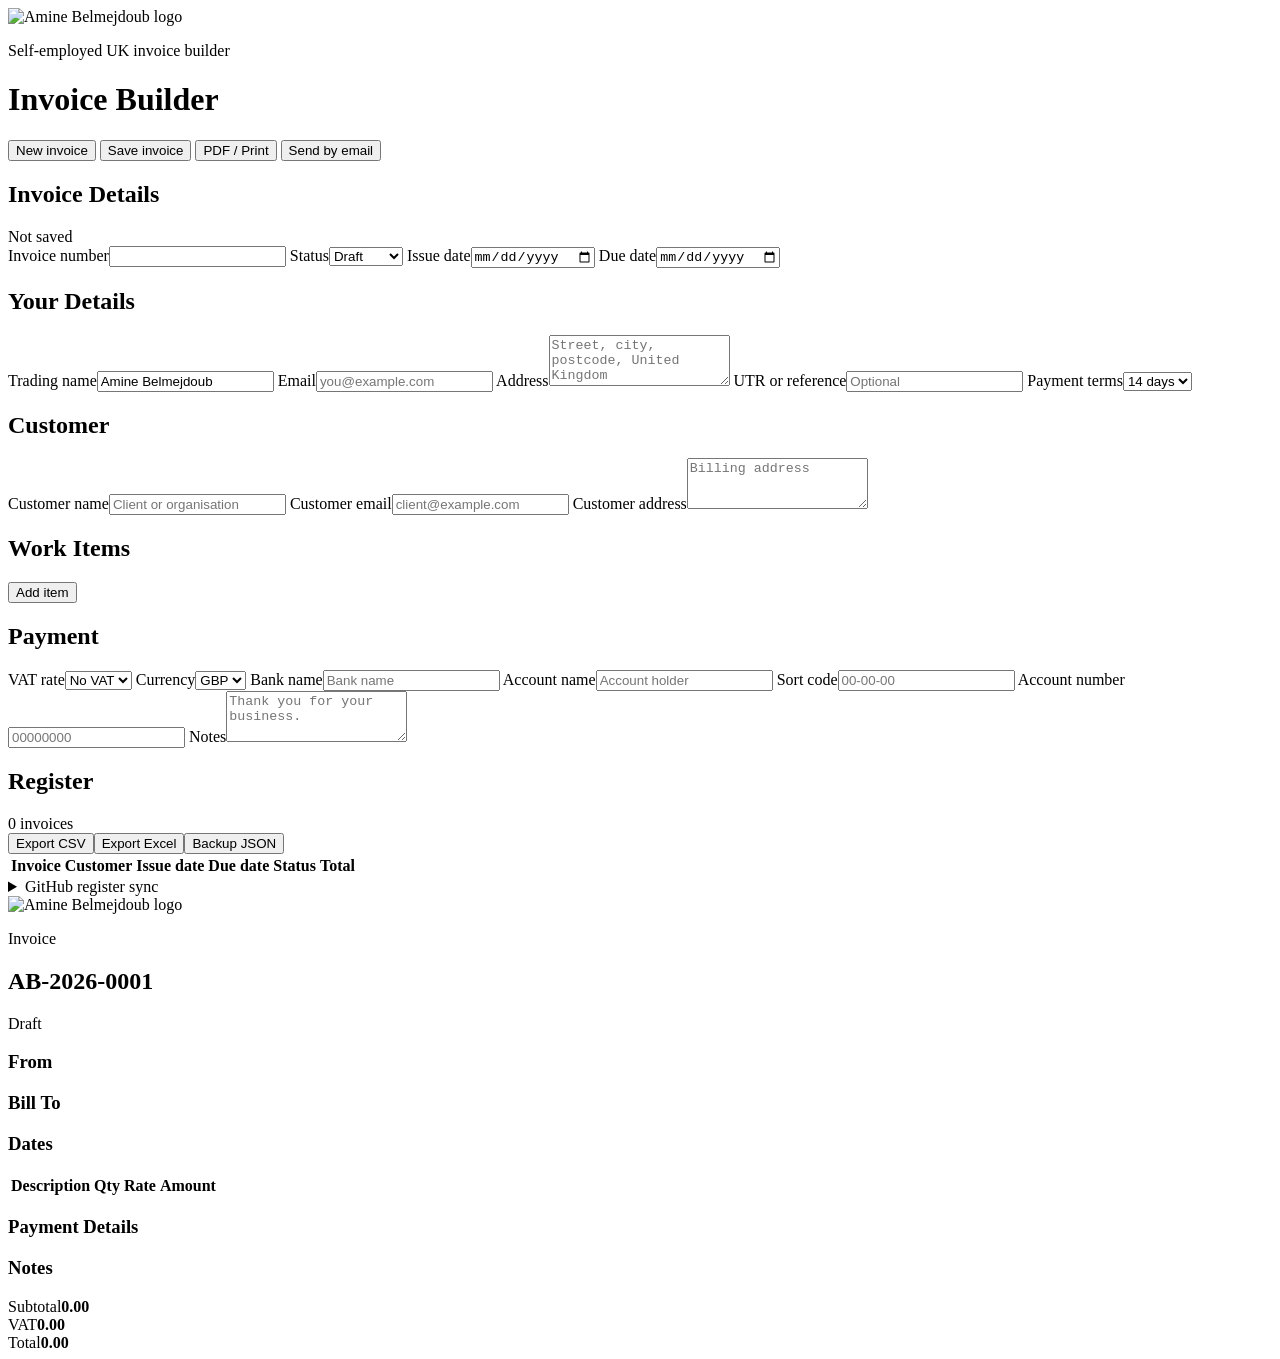
==== invoice-builder/index.html @ d013d72f "Add hosted invoice builder page" ====
<!doctype html>
<html lang="en-GB">
  <head>
    <meta charset="utf-8">
    <meta name="viewport" content="width=device-width, initial-scale=1">
    <title>Invoice Builder | Amine Belmejdoub</title>
    <link rel="stylesheet" href="styles.css">
  </head>
  <body>
    <header class="app-header">
      <div class="brand">
        <img src="assets/logo.png" alt="Amine Belmejdoub logo">
        <div>
          <p class="eyebrow">Self-employed UK invoice builder</p>
          <h1>Invoice Builder</h1>
        </div>
      </div>
      <div class="header-actions">
        <button class="ghost" type="button" id="newInvoiceBtn">New invoice</button>
        <button type="button" id="saveInvoiceBtn">Save invoice</button>
        <button type="button" id="printBtn">PDF / Print</button>
        <button class="accent" type="button" id="emailBtn">Send by email</button>
      </div>
    </header>

    <main class="workspace">
      <section class="editor" aria-label="Invoice form">
        <div class="panel compact">
          <div class="panel-title">
            <h2>Invoice Details</h2>
            <span id="saveState">Not saved</span>
          </div>
          <div class="grid two">
            <label>Invoice number<input id="invoiceNumber" type="text" readonly></label>
            <label>Status<select id="invoiceStatus"><option>Draft</option><option>Sent</option><option>Paid</option><option>Overdue</option></select></label>
            <label>Issue date<input id="issueDate" type="date"></label>
            <label>Due date<input id="dueDate" type="date"></label>
          </div>
        </div>

        <div class="panel">
          <h2>Your Details</h2>
          <div class="grid two">
            <label>Trading name<input id="sellerName" type="text" value="Amine Belmejdoub"></label>
            <label>Email<input id="sellerEmail" type="email" placeholder="you@example.com"></label>
            <label class="wide">Address<textarea id="sellerAddress" rows="3" placeholder="Street, city, postcode, United Kingdom"></textarea></label>
            <label>UTR or reference<input id="sellerTaxRef" type="text" placeholder="Optional"></label>
            <label>Payment terms<select id="paymentTerms"><option value="7">7 days</option><option value="14" selected>14 days</option><option value="30">30 days</option><option value="45">45 days</option></select></label>
          </div>
        </div>

        <div class="panel">
          <h2>Customer</h2>
          <div class="grid two">
            <label>Customer name<input id="customerName" type="text" placeholder="Client or organisation"></label>
            <label>Customer email<input id="customerEmail" type="email" placeholder="client@example.com"></label>
            <label class="wide">Customer address<textarea id="customerAddress" rows="3" placeholder="Billing address"></textarea></label>
          </div>
        </div>

        <div class="panel">
          <div class="panel-title"><h2>Work Items</h2><button class="ghost" type="button" id="addLineBtn">Add item</button></div>
          <div class="line-editor" id="lineEditor"></div>
        </div>

        <div class="panel">
          <h2>Payment</h2>
          <div class="grid two">
            <label>VAT rate<select id="vatRate"><option value="0" selected>No VAT</option><option value="0.05">5%</option><option value="0.20">20%</option></select></label>
            <label>Currency<select id="currency"><option value="GBP" selected>GBP</option><option value="EUR">EUR</option><option value="USD">USD</option></select></label>
            <label>Bank name<input id="bankName" type="text" placeholder="Bank name"></label>
            <label>Account name<input id="accountName" type="text" placeholder="Account holder"></label>
            <label>Sort code<input id="sortCode" type="text" placeholder="00-00-00"></label>
            <label>Account number<input id="accountNumber" type="text" placeholder="00000000"></label>
            <label class="wide">Notes<textarea id="notes" rows="3" placeholder="Thank you for your business."></textarea></label>
          </div>
        </div>

        <div class="panel">
          <div class="panel-title"><h2>Register</h2><span id="registerCount">0 invoices</span></div>
          <div class="register-actions"><button class="ghost" type="button" id="exportCsvBtn">Export CSV</button><button class="ghost" type="button" id="exportExcelBtn">Export Excel</button><button class="ghost" type="button" id="downloadJsonBtn">Backup JSON</button></div>
          <div class="table-wrap"><table id="registerTable"><thead><tr><th>Invoice</th><th>Customer</th><th>Issue date</th><th>Due date</th><th>Status</th><th>Total</th></tr></thead><tbody></tbody></table></div>
        </div>

        <details class="panel sync-panel">
          <summary>GitHub register sync</summary>
          <div class="grid two sync-grid">
            <label>Repository<input id="githubRepo" type="text" value="Europolytech/assets"></label>
            <label>Branch<input id="githubBranch" type="text" value="main"></label>
            <label>Register path<input id="githubPath" type="text" value="invoice-builder/invoice-register.csv"></label>
            <label>GitHub token<input id="githubToken" type="password" placeholder="Fine-grained token"></label>
          </div>
          <button type="button" id="syncGithubBtn">Sync CSV to GitHub</button>
          <p id="syncStatus" role="status"></p>
        </details>
      </section>

      <aside class="preview-shell" aria-label="Invoice preview">
        <article class="invoice" id="invoicePreview">
          <section class="invoice-head"><img src="assets/logo.png" alt="Amine Belmejdoub logo"><div><p>Invoice</p><h2 id="previewNumber">AB-2026-0001</h2><span id="previewStatus">Draft</span></div></section>
          <section class="invoice-meta"><div><h3>From</h3><p id="previewSeller"></p></div><div><h3>Bill To</h3><p id="previewCustomer"></p></div><div><h3>Dates</h3><p id="previewDates"></p></div></section>
          <table class="invoice-lines"><thead><tr><th>Description</th><th>Qty</th><th>Rate</th><th>Amount</th></tr></thead><tbody id="previewLines"></tbody></table>
          <section class="invoice-bottom"><div><h3>Payment Details</h3><p id="previewPayment"></p><h3>Notes</h3><p id="previewNotes"></p></div><div class="totals"><div><span>Subtotal</span><strong id="subtotal">0.00</strong></div><div><span>VAT</span><strong id="vatTotal">0.00</strong></div><div class="grand"><span>Total</span><strong id="grandTotal">0.00</strong></div></div></section>
        </article>
      </aside>
    </main>

    <script src="script.js"></script>
  </body>
</html>
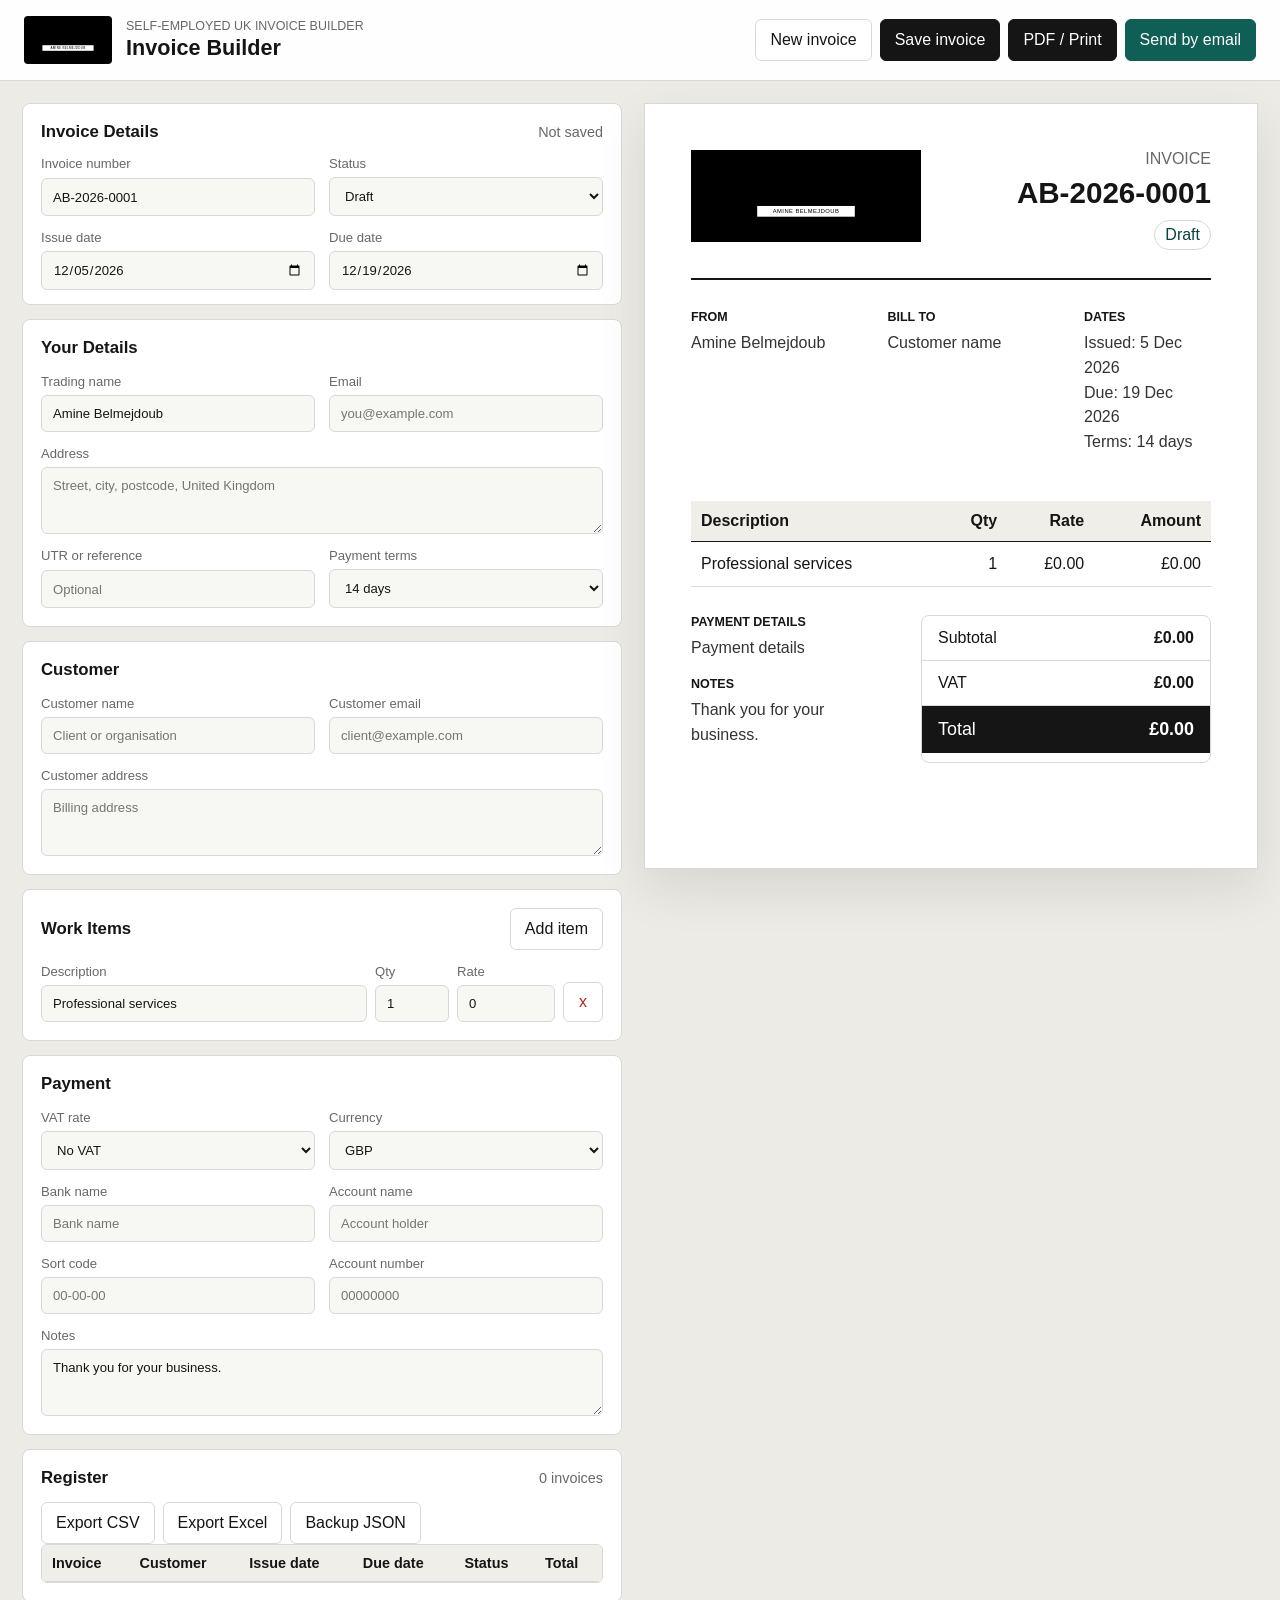
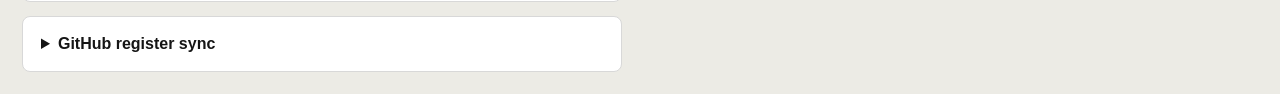
==== commit 5fd48d40: "Use hosted SVG invoice logo" ====
--- a/invoice-builder/index.html
+++ b/invoice-builder/index.html
@@ -8,103 +8,21 @@
   </head>
   <body>
     <header class="app-header">
-      <div class="brand">
-        <img src="assets/logo.png" alt="Amine Belmejdoub logo">
-        <div>
-          <p class="eyebrow">Self-employed UK invoice builder</p>
-          <h1>Invoice Builder</h1>
-        </div>
-      </div>
-      <div class="header-actions">
-        <button class="ghost" type="button" id="newInvoiceBtn">New invoice</button>
-        <button type="button" id="saveInvoiceBtn">Save invoice</button>
-        <button type="button" id="printBtn">PDF / Print</button>
-        <button class="accent" type="button" id="emailBtn">Send by email</button>
-      </div>
+      <div class="brand"><img src="assets/logo.svg" alt="Amine Belmejdoub logo"><div><p class="eyebrow">Self-employed UK invoice builder</p><h1>Invoice Builder</h1></div></div>
+      <div class="header-actions"><button class="ghost" type="button" id="newInvoiceBtn">New invoice</button><button type="button" id="saveInvoiceBtn">Save invoice</button><button type="button" id="printBtn">PDF / Print</button><button class="accent" type="button" id="emailBtn">Send by email</button></div>
     </header>
-
     <main class="workspace">
       <section class="editor" aria-label="Invoice form">
-        <div class="panel compact">
-          <div class="panel-title">
-            <h2>Invoice Details</h2>
-            <span id="saveState">Not saved</span>
-          </div>
-          <div class="grid two">
-            <label>Invoice number<input id="invoiceNumber" type="text" readonly></label>
-            <label>Status<select id="invoiceStatus"><option>Draft</option><option>Sent</option><option>Paid</option><option>Overdue</option></select></label>
-            <label>Issue date<input id="issueDate" type="date"></label>
-            <label>Due date<input id="dueDate" type="date"></label>
-          </div>
-        </div>
-
-        <div class="panel">
-          <h2>Your Details</h2>
-          <div class="grid two">
-            <label>Trading name<input id="sellerName" type="text" value="Amine Belmejdoub"></label>
-            <label>Email<input id="sellerEmail" type="email" placeholder="you@example.com"></label>
-            <label class="wide">Address<textarea id="sellerAddress" rows="3" placeholder="Street, city, postcode, United Kingdom"></textarea></label>
-            <label>UTR or reference<input id="sellerTaxRef" type="text" placeholder="Optional"></label>
-            <label>Payment terms<select id="paymentTerms"><option value="7">7 days</option><option value="14" selected>14 days</option><option value="30">30 days</option><option value="45">45 days</option></select></label>
-          </div>
-        </div>
-
-        <div class="panel">
-          <h2>Customer</h2>
-          <div class="grid two">
-            <label>Customer name<input id="customerName" type="text" placeholder="Client or organisation"></label>
-            <label>Customer email<input id="customerEmail" type="email" placeholder="client@example.com"></label>
-            <label class="wide">Customer address<textarea id="customerAddress" rows="3" placeholder="Billing address"></textarea></label>
-          </div>
-        </div>
-
-        <div class="panel">
-          <div class="panel-title"><h2>Work Items</h2><button class="ghost" type="button" id="addLineBtn">Add item</button></div>
-          <div class="line-editor" id="lineEditor"></div>
-        </div>
-
-        <div class="panel">
-          <h2>Payment</h2>
-          <div class="grid two">
-            <label>VAT rate<select id="vatRate"><option value="0" selected>No VAT</option><option value="0.05">5%</option><option value="0.20">20%</option></select></label>
-            <label>Currency<select id="currency"><option value="GBP" selected>GBP</option><option value="EUR">EUR</option><option value="USD">USD</option></select></label>
-            <label>Bank name<input id="bankName" type="text" placeholder="Bank name"></label>
-            <label>Account name<input id="accountName" type="text" placeholder="Account holder"></label>
-            <label>Sort code<input id="sortCode" type="text" placeholder="00-00-00"></label>
-            <label>Account number<input id="accountNumber" type="text" placeholder="00000000"></label>
-            <label class="wide">Notes<textarea id="notes" rows="3" placeholder="Thank you for your business."></textarea></label>
-          </div>
-        </div>
-
-        <div class="panel">
-          <div class="panel-title"><h2>Register</h2><span id="registerCount">0 invoices</span></div>
-          <div class="register-actions"><button class="ghost" type="button" id="exportCsvBtn">Export CSV</button><button class="ghost" type="button" id="exportExcelBtn">Export Excel</button><button class="ghost" type="button" id="downloadJsonBtn">Backup JSON</button></div>
-          <div class="table-wrap"><table id="registerTable"><thead><tr><th>Invoice</th><th>Customer</th><th>Issue date</th><th>Due date</th><th>Status</th><th>Total</th></tr></thead><tbody></tbody></table></div>
-        </div>
-
-        <details class="panel sync-panel">
-          <summary>GitHub register sync</summary>
-          <div class="grid two sync-grid">
-            <label>Repository<input id="githubRepo" type="text" value="Europolytech/assets"></label>
-            <label>Branch<input id="githubBranch" type="text" value="main"></label>
-            <label>Register path<input id="githubPath" type="text" value="invoice-builder/invoice-register.csv"></label>
-            <label>GitHub token<input id="githubToken" type="password" placeholder="Fine-grained token"></label>
-          </div>
-          <button type="button" id="syncGithubBtn">Sync CSV to GitHub</button>
-          <p id="syncStatus" role="status"></p>
-        </details>
+        <div class="panel compact"><div class="panel-title"><h2>Invoice Details</h2><span id="saveState">Not saved</span></div><div class="grid two"><label>Invoice number<input id="invoiceNumber" type="text" readonly></label><label>Status<select id="invoiceStatus"><option>Draft</option><option>Sent</option><option>Paid</option><option>Overdue</option></select></label><label>Issue date<input id="issueDate" type="date"></label><label>Due date<input id="dueDate" type="date"></label></div></div>
+        <div class="panel"><h2>Your Details</h2><div class="grid two"><label>Trading name<input id="sellerName" type="text" value="Amine Belmejdoub"></label><label>Email<input id="sellerEmail" type="email" placeholder="you@example.com"></label><label class="wide">Address<textarea id="sellerAddress" rows="3" placeholder="Street, city, postcode, United Kingdom"></textarea></label><label>UTR or reference<input id="sellerTaxRef" type="text" placeholder="Optional"></label><label>Payment terms<select id="paymentTerms"><option value="7">7 days</option><option value="14" selected>14 days</option><option value="30">30 days</option><option value="45">45 days</option></select></label></div></div>
+        <div class="panel"><h2>Customer</h2><div class="grid two"><label>Customer name<input id="customerName" type="text" placeholder="Client or organisation"></label><label>Customer email<input id="customerEmail" type="email" placeholder="client@example.com"></label><label class="wide">Customer address<textarea id="customerAddress" rows="3" placeholder="Billing address"></textarea></label></div></div>
+        <div class="panel"><div class="panel-title"><h2>Work Items</h2><button class="ghost" type="button" id="addLineBtn">Add item</button></div><div class="line-editor" id="lineEditor"></div></div>
+        <div class="panel"><h2>Payment</h2><div class="grid two"><label>VAT rate<select id="vatRate"><option value="0" selected>No VAT</option><option value="0.05">5%</option><option value="0.20">20%</option></select></label><label>Currency<select id="currency"><option value="GBP" selected>GBP</option><option value="EUR">EUR</option><option value="USD">USD</option></select></label><label>Bank name<input id="bankName" type="text" placeholder="Bank name"></label><label>Account name<input id="accountName" type="text" placeholder="Account holder"></label><label>Sort code<input id="sortCode" type="text" placeholder="00-00-00"></label><label>Account number<input id="accountNumber" type="text" placeholder="00000000"></label><label class="wide">Notes<textarea id="notes" rows="3" placeholder="Thank you for your business."></textarea></label></div></div>
+        <div class="panel"><div class="panel-title"><h2>Register</h2><span id="registerCount">0 invoices</span></div><div class="register-actions"><button class="ghost" type="button" id="exportCsvBtn">Export CSV</button><button class="ghost" type="button" id="exportExcelBtn">Export Excel</button><button class="ghost" type="button" id="downloadJsonBtn">Backup JSON</button></div><div class="table-wrap"><table id="registerTable"><thead><tr><th>Invoice</th><th>Customer</th><th>Issue date</th><th>Due date</th><th>Status</th><th>Total</th></tr></thead><tbody></tbody></table></div></div>
+        <details class="panel sync-panel"><summary>GitHub register sync</summary><div class="grid two sync-grid"><label>Repository<input id="githubRepo" type="text" value="Europolytech/assets"></label><label>Branch<input id="githubBranch" type="text" value="main"></label><label>Register path<input id="githubPath" type="text" value="invoice-builder/invoice-register.csv"></label><label>GitHub token<input id="githubToken" type="password" placeholder="Fine-grained token"></label></div><button type="button" id="syncGithubBtn">Sync CSV to GitHub</button><p id="syncStatus" role="status"></p></details>
       </section>
-
-      <aside class="preview-shell" aria-label="Invoice preview">
-        <article class="invoice" id="invoicePreview">
-          <section class="invoice-head"><img src="assets/logo.png" alt="Amine Belmejdoub logo"><div><p>Invoice</p><h2 id="previewNumber">AB-2026-0001</h2><span id="previewStatus">Draft</span></div></section>
-          <section class="invoice-meta"><div><h3>From</h3><p id="previewSeller"></p></div><div><h3>Bill To</h3><p id="previewCustomer"></p></div><div><h3>Dates</h3><p id="previewDates"></p></div></section>
-          <table class="invoice-lines"><thead><tr><th>Description</th><th>Qty</th><th>Rate</th><th>Amount</th></tr></thead><tbody id="previewLines"></tbody></table>
-          <section class="invoice-bottom"><div><h3>Payment Details</h3><p id="previewPayment"></p><h3>Notes</h3><p id="previewNotes"></p></div><div class="totals"><div><span>Subtotal</span><strong id="subtotal">0.00</strong></div><div><span>VAT</span><strong id="vatTotal">0.00</strong></div><div class="grand"><span>Total</span><strong id="grandTotal">0.00</strong></div></div></section>
-        </article>
-      </aside>
+      <aside class="preview-shell" aria-label="Invoice preview"><article class="invoice" id="invoicePreview"><section class="invoice-head"><img src="assets/logo.svg" alt="Amine Belmejdoub logo"><div><p>Invoice</p><h2 id="previewNumber">AB-2026-0001</h2><span id="previewStatus">Draft</span></div></section><section class="invoice-meta"><div><h3>From</h3><p id="previewSeller"></p></div><div><h3>Bill To</h3><p id="previewCustomer"></p></div><div><h3>Dates</h3><p id="previewDates"></p></div></section><table class="invoice-lines"><thead><tr><th>Description</th><th>Qty</th><th>Rate</th><th>Amount</th></tr></thead><tbody id="previewLines"></tbody></table><section class="invoice-bottom"><div><h3>Payment Details</h3><p id="previewPayment"></p><h3>Notes</h3><p id="previewNotes"></p></div><div class="totals"><div><span>Subtotal</span><strong id="subtotal">0.00</strong></div><div><span>VAT</span><strong id="vatTotal">0.00</strong></div><div class="grand"><span>Total</span><strong id="grandTotal">0.00</strong></div></div></section></article></aside>
     </main>
-
     <script src="script.js"></script>
   </body>
 </html>
--- a/invoice-builder/styles.css
+++ b/invoice-builder/styles.css
@@ -0,0 +1 @@
+:root{--ink:#151515;--muted:#686868;--line:#d8d8d8;--paper:#ffffff;--field:#f7f7f4;--warm:#f0eee8;--accent:#0f5f56;--accent-strong:#08443d;--danger:#b3261e}*{box-sizing:border-box}body{margin:0;color:var(--ink);background:#ecebe5;font-family:Arial,Helvetica,sans-serif}button,input,select,textarea{font:inherit}button{border:1px solid var(--ink);border-radius:6px;background:var(--ink);color:white;min-height:42px;padding:0 14px;cursor:pointer}button:hover{background:#2a2a2a}button.ghost{background:white;color:var(--ink);border-color:var(--line)}button.ghost:hover{border-color:var(--ink)}button.accent{background:var(--accent);border-color:var(--accent)}button.accent:hover{background:var(--accent-strong)}.app-header{position:sticky;top:0;z-index:5;display:flex;align-items:center;justify-content:space-between;gap:20px;padding:16px 24px;border-bottom:1px solid var(--line);background:rgba(255,255,255,.95);backdrop-filter:blur(12px)}.brand{display:flex;align-items:center;gap:14px;min-width:260px}.brand img{width:88px;height:48px;object-fit:contain;background:#000;border-radius:4px}.eyebrow{margin:0 0 2px;color:var(--muted);font-size:.78rem;text-transform:uppercase;letter-spacing:0}h1,h2,h3,p{margin-top:0}h1{margin-bottom:0;font-size:1.35rem}h2{margin-bottom:16px;font-size:1.05rem}h3{margin-bottom:7px;font-size:.78rem;text-transform:uppercase;letter-spacing:0}.header-actions,.register-actions{display:flex;align-items:center;flex-wrap:wrap;gap:8px}.workspace{display:grid;grid-template-columns:minmax(360px,600px) minmax(540px,1fr);gap:22px;max-width:1500px;margin:0 auto;padding:22px}.editor{display:grid;gap:14px;align-content:start}.panel{background:var(--paper);border:1px solid var(--line);border-radius:8px;padding:18px}.panel.compact{padding-bottom:14px}.panel-title{display:flex;align-items:center;justify-content:space-between;gap:12px;margin-bottom:14px}.panel-title h2{margin-bottom:0}.panel-title span,#syncStatus{color:var(--muted);font-size:.9rem}.grid{display:grid;gap:14px}.grid.two{grid-template-columns:repeat(2,minmax(0,1fr))}label{display:grid;gap:6px;color:var(--muted);font-size:.82rem}input,select,textarea{width:100%;border:1px solid var(--line);border-radius:6px;background:var(--field);color:var(--ink);padding:10px 11px}textarea{resize:vertical}label.wide{grid-column:1/-1}.line-editor{display:grid;gap:10px}.line-row{display:grid;grid-template-columns:minmax(150px,1fr) 74px 98px 40px;gap:8px;align-items:end}.remove-line{padding:0;min-height:40px;background:white;color:var(--danger);border-color:var(--line)}.preview-shell{position:sticky;top:94px;align-self:start}.invoice{min-height:calc(100vh - 134px);background:white;border:1px solid var(--line);box-shadow:0 20px 45px rgba(25,25,25,.10);padding:46px}.invoice-head{display:flex;justify-content:space-between;gap:30px;padding-bottom:28px;border-bottom:2px solid var(--ink)}.invoice-head img{width:230px;height:92px;object-fit:contain;background:#000}.invoice-head div{text-align:right}.invoice-head p{margin-bottom:8px;color:var(--muted);text-transform:uppercase}.invoice-head h2{margin:0 0 10px;font-size:1.85rem}.invoice-head span{display:inline-block;border:1px solid var(--line);border-radius:999px;padding:5px 10px;color:var(--accent-strong)}.invoice-meta{display:grid;grid-template-columns:1.1fr 1.1fr .8fr;gap:22px;padding:30px 0}.invoice-meta p,.invoice-bottom p{color:#333;line-height:1.55;white-space:pre-line}.invoice-lines{width:100%;border-collapse:collapse}.invoice-lines th{text-align:left;padding:11px 10px;border-bottom:1px solid var(--ink);background:var(--warm)}.invoice-lines td{padding:13px 10px;border-bottom:1px solid var(--line);vertical-align:top}.invoice-lines th:nth-child(n+2),.invoice-lines td:nth-child(n+2){text-align:right}.invoice-bottom{display:grid;grid-template-columns:1fr 290px;gap:30px;padding-top:28px}.totals{border:1px solid var(--line);border-radius:8px;overflow:hidden}.totals div{display:flex;justify-content:space-between;gap:12px;padding:13px 16px;border-bottom:1px solid var(--line)}.totals div:last-child{border-bottom:0}.totals .grand{background:var(--ink);color:white;font-size:1.12rem}.table-wrap{max-height:260px;overflow:auto;border:1px solid var(--line);border-radius:6px}#registerTable{width:100%;border-collapse:collapse;font-size:.9rem}#registerTable th,#registerTable td{padding:10px;border-bottom:1px solid var(--line);text-align:left;white-space:nowrap}#registerTable th{position:sticky;top:0;background:var(--warm)}.sync-panel summary{cursor:pointer;font-weight:700}.sync-grid{margin-top:16px;margin-bottom:14px}@media(max-width:1050px){.app-header,.workspace{display:block}.header-actions{margin-top:14px}.workspace{padding:14px}.preview-shell{position:static;margin-top:14px}}@media(max-width:650px){.grid.two,.invoice-meta,.invoice-bottom,.line-row{grid-template-columns:1fr}.invoice{padding:24px}.invoice-head{display:grid}.invoice-head div{text-align:left}.invoice-head img{width:100%}}@media print{body{background:white}.app-header,.editor{display:none}.workspace{display:block;padding:0;max-width:none}.preview-shell{position:static}.invoice{min-height:auto;border:0;box-shadow:none;padding:22mm}@page{size:A4;margin:0}}
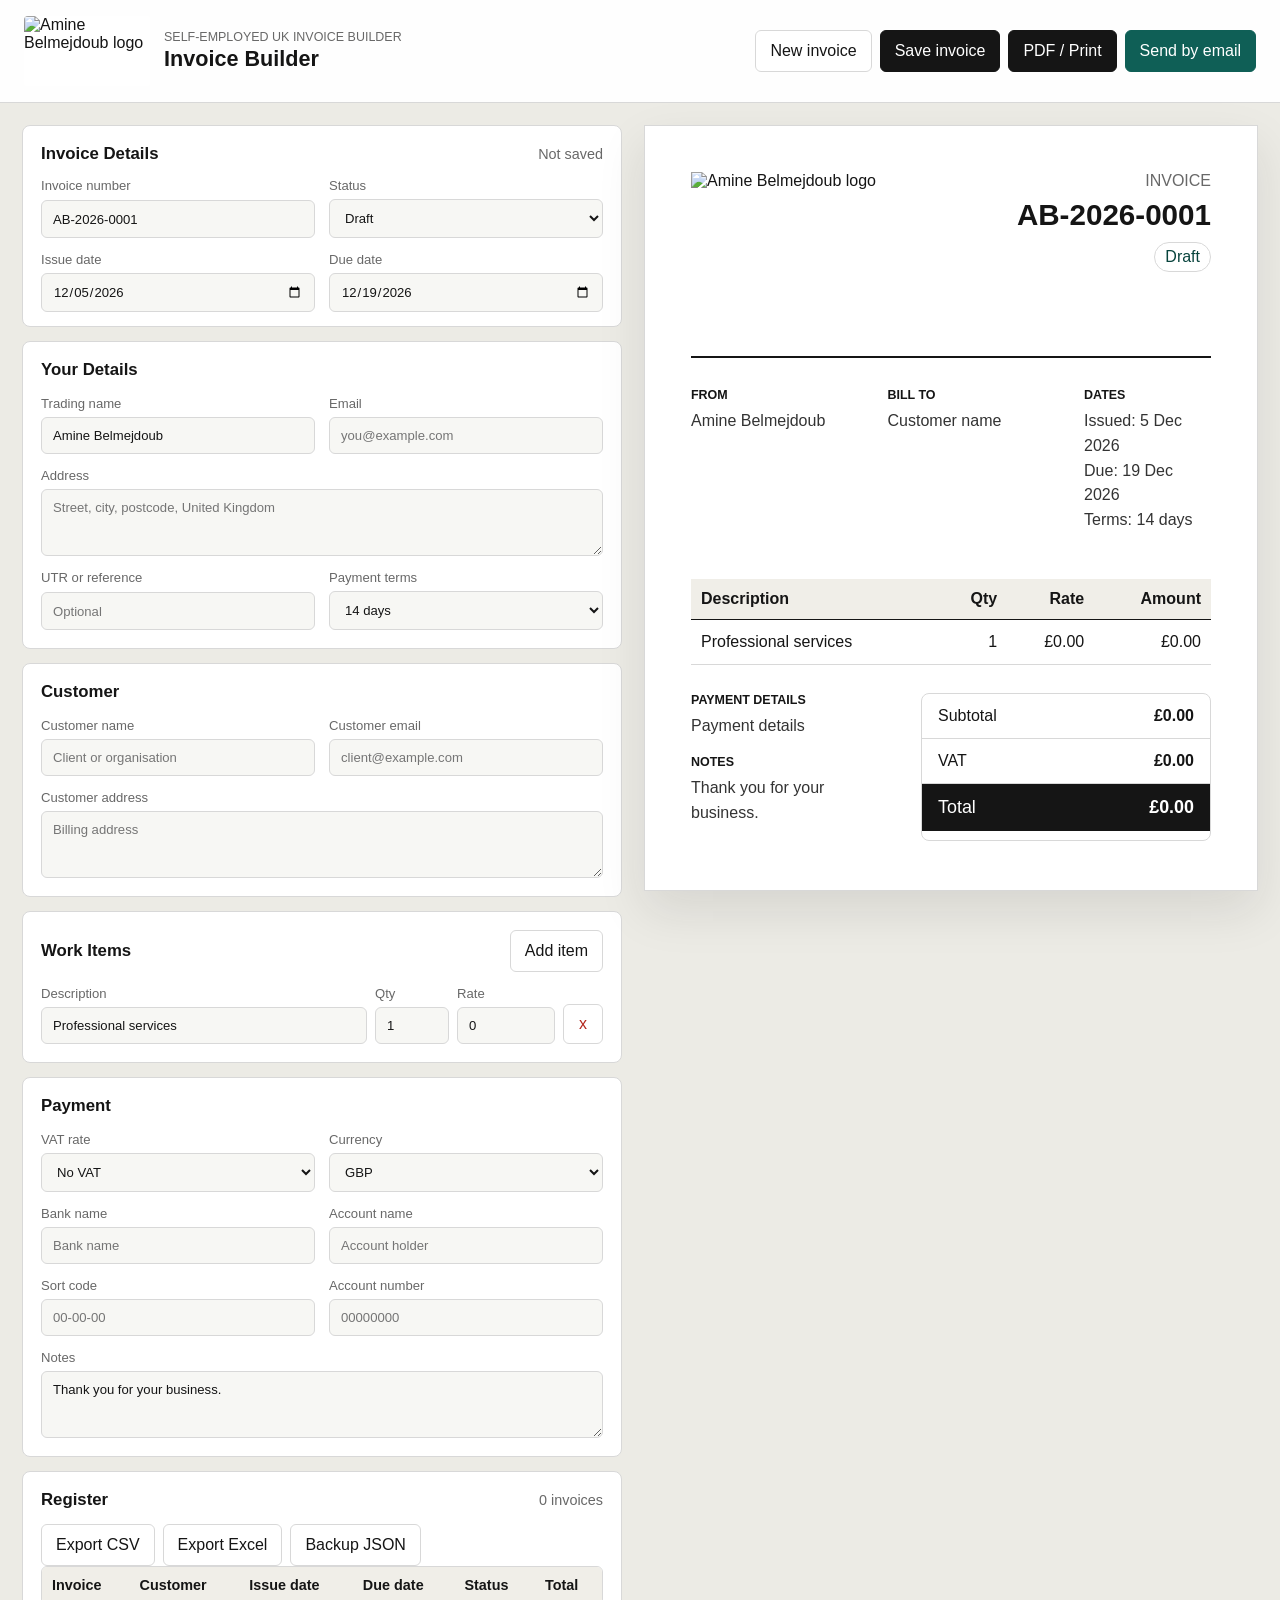
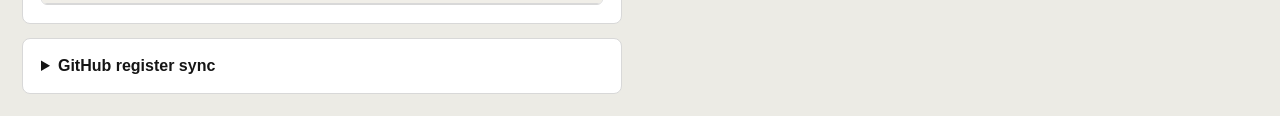
==== commit efad2e0d: "Use direct PNG logo URL" ====
--- a/invoice-builder/index.html
+++ b/invoice-builder/index.html
@@ -8,12 +8,12 @@
   </head>
   <body>
     <header class="app-header">
-      <div class="brand"><img src="assets/logo.svg" alt="Amine Belmejdoub logo"><div><p class="eyebrow">Self-employed UK invoice builder</p><h1>Invoice Builder</h1></div></div>
+      <div class="brand"><img src="https://raw.githubusercontent.com/Europolytech/assets/main/Black%20White%20Minimalist%20Modern%20M%20D%20Studio%20Logo%20(1).png" alt="Amine Belmejdoub logo"><div><p class="eyebrow">Self-employed UK invoice builder</p><h1>Invoice Builder</h1></div></div>
       <div class="header-actions"><button class="ghost" type="button" id="newInvoiceBtn">New invoice</button><button type="button" id="saveInvoiceBtn">Save invoice</button><button type="button" id="printBtn">PDF / Print</button><button class="accent" type="button" id="emailBtn">Send by email</button></div>
     </header>
     <main class="workspace">
       <section class="editor" aria-label="Invoice form">
-        <div class="panel compact"><div class="panel-title"><h2>Invoice Details</h2><span id="saveState">Not saved</span></div><div class="grid two"><label>Invoice number<input id="invoiceNumber" type="text" readonly></label><label>Status<select id="invoiceStatus"><option>Draft</option><option>Sent</option><option>Paid</option><option>Overdue</option></select></label><label>Issue date<input id="issueDate" type="date"></label><label>Due date<input id="dueDate" type="date"></label></div></div>
+        <div class="panel compact"><div class="panel-title"><h2>Invoice Details</h2><span id="saveState">Not saved</span></div><div class="grid two"><label>Invoice number<input id="invoiceNumber" type="text" placeholder="AB-2026-0001"></label><label>Status<select id="invoiceStatus"><option>Draft</option><option>Sent</option><option>Paid</option><option>Overdue</option></select></label><label>Issue date<input id="issueDate" type="date"></label><label>Due date<input id="dueDate" type="date"></label></div></div>
         <div class="panel"><h2>Your Details</h2><div class="grid two"><label>Trading name<input id="sellerName" type="text" value="Amine Belmejdoub"></label><label>Email<input id="sellerEmail" type="email" placeholder="you@example.com"></label><label class="wide">Address<textarea id="sellerAddress" rows="3" placeholder="Street, city, postcode, United Kingdom"></textarea></label><label>UTR or reference<input id="sellerTaxRef" type="text" placeholder="Optional"></label><label>Payment terms<select id="paymentTerms"><option value="7">7 days</option><option value="14" selected>14 days</option><option value="30">30 days</option><option value="45">45 days</option></select></label></div></div>
         <div class="panel"><h2>Customer</h2><div class="grid two"><label>Customer name<input id="customerName" type="text" placeholder="Client or organisation"></label><label>Customer email<input id="customerEmail" type="email" placeholder="client@example.com"></label><label class="wide">Customer address<textarea id="customerAddress" rows="3" placeholder="Billing address"></textarea></label></div></div>
         <div class="panel"><div class="panel-title"><h2>Work Items</h2><button class="ghost" type="button" id="addLineBtn">Add item</button></div><div class="line-editor" id="lineEditor"></div></div>
@@ -21,7 +21,7 @@
         <div class="panel"><div class="panel-title"><h2>Register</h2><span id="registerCount">0 invoices</span></div><div class="register-actions"><button class="ghost" type="button" id="exportCsvBtn">Export CSV</button><button class="ghost" type="button" id="exportExcelBtn">Export Excel</button><button class="ghost" type="button" id="downloadJsonBtn">Backup JSON</button></div><div class="table-wrap"><table id="registerTable"><thead><tr><th>Invoice</th><th>Customer</th><th>Issue date</th><th>Due date</th><th>Status</th><th>Total</th></tr></thead><tbody></tbody></table></div></div>
         <details class="panel sync-panel"><summary>GitHub register sync</summary><div class="grid two sync-grid"><label>Repository<input id="githubRepo" type="text" value="Europolytech/assets"></label><label>Branch<input id="githubBranch" type="text" value="main"></label><label>Register path<input id="githubPath" type="text" value="invoice-builder/invoice-register.csv"></label><label>GitHub token<input id="githubToken" type="password" placeholder="Fine-grained token"></label></div><button type="button" id="syncGithubBtn">Sync CSV to GitHub</button><p id="syncStatus" role="status"></p></details>
       </section>
-      <aside class="preview-shell" aria-label="Invoice preview"><article class="invoice" id="invoicePreview"><section class="invoice-head"><img src="assets/logo.svg" alt="Amine Belmejdoub logo"><div><p>Invoice</p><h2 id="previewNumber">AB-2026-0001</h2><span id="previewStatus">Draft</span></div></section><section class="invoice-meta"><div><h3>From</h3><p id="previewSeller"></p></div><div><h3>Bill To</h3><p id="previewCustomer"></p></div><div><h3>Dates</h3><p id="previewDates"></p></div></section><table class="invoice-lines"><thead><tr><th>Description</th><th>Qty</th><th>Rate</th><th>Amount</th></tr></thead><tbody id="previewLines"></tbody></table><section class="invoice-bottom"><div><h3>Payment Details</h3><p id="previewPayment"></p><h3>Notes</h3><p id="previewNotes"></p></div><div class="totals"><div><span>Subtotal</span><strong id="subtotal">0.00</strong></div><div><span>VAT</span><strong id="vatTotal">0.00</strong></div><div class="grand"><span>Total</span><strong id="grandTotal">0.00</strong></div></div></section></article></aside>
+      <aside class="preview-shell" aria-label="Invoice preview"><article class="invoice" id="invoicePreview"><section class="invoice-head"><img src="https://raw.githubusercontent.com/Europolytech/assets/main/Black%20White%20Minimalist%20Modern%20M%20D%20Studio%20Logo%20(1).png" alt="Amine Belmejdoub logo"><div><p>Invoice</p><h2 id="previewNumber">AB-2026-0001</h2><span id="previewStatus">Draft</span></div></section><section class="invoice-meta"><div><h3>From</h3><p id="previewSeller"></p></div><div><h3>Bill To</h3><p id="previewCustomer"></p></div><div><h3>Dates</h3><p id="previewDates"></p></div></section><table class="invoice-lines"><thead><tr><th>Description</th><th>Qty</th><th>Rate</th><th>Amount</th></tr></thead><tbody id="previewLines"></tbody></table><section class="invoice-bottom"><div><h3>Payment Details</h3><p id="previewPayment"></p><h3>Notes</h3><p id="previewNotes"></p></div><div class="totals"><div><span>Subtotal</span><strong id="subtotal">0.00</strong></div><div><span>VAT</span><strong id="vatTotal">0.00</strong></div><div class="grand"><span>Total</span><strong id="grandTotal">0.00</strong></div></div></section></article></aside>
     </main>
     <script src="script.js"></script>
   </body>
--- a/invoice-builder/styles.css
+++ b/invoice-builder/styles.css
@@ -1 +1 @@
-:root{--ink:#151515;--muted:#686868;--line:#d8d8d8;--paper:#ffffff;--field:#f7f7f4;--warm:#f0eee8;--accent:#0f5f56;--accent-strong:#08443d;--danger:#b3261e}*{box-sizing:border-box}body{margin:0;color:var(--ink);background:#ecebe5;font-family:Arial,Helvetica,sans-serif}button,input,select,textarea{font:inherit}button{border:1px solid var(--ink);border-radius:6px;background:var(--ink);color:white;min-height:42px;padding:0 14px;cursor:pointer}button:hover{background:#2a2a2a}button.ghost{background:white;color:var(--ink);border-color:var(--line)}button.ghost:hover{border-color:var(--ink)}button.accent{background:var(--accent);border-color:var(--accent)}button.accent:hover{background:var(--accent-strong)}.app-header{position:sticky;top:0;z-index:5;display:flex;align-items:center;justify-content:space-between;gap:20px;padding:16px 24px;border-bottom:1px solid var(--line);background:rgba(255,255,255,.95);backdrop-filter:blur(12px)}.brand{display:flex;align-items:center;gap:14px;min-width:260px}.brand img{width:88px;height:48px;object-fit:contain;background:#000;border-radius:4px}.eyebrow{margin:0 0 2px;color:var(--muted);font-size:.78rem;text-transform:uppercase;letter-spacing:0}h1,h2,h3,p{margin-top:0}h1{margin-bottom:0;font-size:1.35rem}h2{margin-bottom:16px;font-size:1.05rem}h3{margin-bottom:7px;font-size:.78rem;text-transform:uppercase;letter-spacing:0}.header-actions,.register-actions{display:flex;align-items:center;flex-wrap:wrap;gap:8px}.workspace{display:grid;grid-template-columns:minmax(360px,600px) minmax(540px,1fr);gap:22px;max-width:1500px;margin:0 auto;padding:22px}.editor{display:grid;gap:14px;align-content:start}.panel{background:var(--paper);border:1px solid var(--line);border-radius:8px;padding:18px}.panel.compact{padding-bottom:14px}.panel-title{display:flex;align-items:center;justify-content:space-between;gap:12px;margin-bottom:14px}.panel-title h2{margin-bottom:0}.panel-title span,#syncStatus{color:var(--muted);font-size:.9rem}.grid{display:grid;gap:14px}.grid.two{grid-template-columns:repeat(2,minmax(0,1fr))}label{display:grid;gap:6px;color:var(--muted);font-size:.82rem}input,select,textarea{width:100%;border:1px solid var(--line);border-radius:6px;background:var(--field);color:var(--ink);padding:10px 11px}textarea{resize:vertical}label.wide{grid-column:1/-1}.line-editor{display:grid;gap:10px}.line-row{display:grid;grid-template-columns:minmax(150px,1fr) 74px 98px 40px;gap:8px;align-items:end}.remove-line{padding:0;min-height:40px;background:white;color:var(--danger);border-color:var(--line)}.preview-shell{position:sticky;top:94px;align-self:start}.invoice{min-height:calc(100vh - 134px);background:white;border:1px solid var(--line);box-shadow:0 20px 45px rgba(25,25,25,.10);padding:46px}.invoice-head{display:flex;justify-content:space-between;gap:30px;padding-bottom:28px;border-bottom:2px solid var(--ink)}.invoice-head img{width:230px;height:92px;object-fit:contain;background:#000}.invoice-head div{text-align:right}.invoice-head p{margin-bottom:8px;color:var(--muted);text-transform:uppercase}.invoice-head h2{margin:0 0 10px;font-size:1.85rem}.invoice-head span{display:inline-block;border:1px solid var(--line);border-radius:999px;padding:5px 10px;color:var(--accent-strong)}.invoice-meta{display:grid;grid-template-columns:1.1fr 1.1fr .8fr;gap:22px;padding:30px 0}.invoice-meta p,.invoice-bottom p{color:#333;line-height:1.55;white-space:pre-line}.invoice-lines{width:100%;border-collapse:collapse}.invoice-lines th{text-align:left;padding:11px 10px;border-bottom:1px solid var(--ink);background:var(--warm)}.invoice-lines td{padding:13px 10px;border-bottom:1px solid var(--line);vertical-align:top}.invoice-lines th:nth-child(n+2),.invoice-lines td:nth-child(n+2){text-align:right}.invoice-bottom{display:grid;grid-template-columns:1fr 290px;gap:30px;padding-top:28px}.totals{border:1px solid var(--line);border-radius:8px;overflow:hidden}.totals div{display:flex;justify-content:space-between;gap:12px;padding:13px 16px;border-bottom:1px solid var(--line)}.totals div:last-child{border-bottom:0}.totals .grand{background:var(--ink);color:white;font-size:1.12rem}.table-wrap{max-height:260px;overflow:auto;border:1px solid var(--line);border-radius:6px}#registerTable{width:100%;border-collapse:collapse;font-size:.9rem}#registerTable th,#registerTable td{padding:10px;border-bottom:1px solid var(--line);text-align:left;white-space:nowrap}#registerTable th{position:sticky;top:0;background:var(--warm)}.sync-panel summary{cursor:pointer;font-weight:700}.sync-grid{margin-top:16px;margin-bottom:14px}@media(max-width:1050px){.app-header,.workspace{display:block}.header-actions{margin-top:14px}.workspace{padding:14px}.preview-shell{position:static;margin-top:14px}}@media(max-width:650px){.grid.two,.invoice-meta,.invoice-bottom,.line-row{grid-template-columns:1fr}.invoice{padding:24px}.invoice-head{display:grid}.invoice-head div{text-align:left}.invoice-head img{width:100%}}@media print{body{background:white}.app-header,.editor{display:none}.workspace{display:block;padding:0;max-width:none}.preview-shell{position:static}.invoice{min-height:auto;border:0;box-shadow:none;padding:22mm}@page{size:A4;margin:0}}
+:root{--ink:#151515;--muted:#686868;--line:#d8d8d8;--paper:#ffffff;--field:#f7f7f4;--warm:#f0eee8;--accent:#0f5f56;--accent-strong:#08443d;--danger:#b3261e}*{box-sizing:border-box}body{margin:0;color:var(--ink);background:#ecebe5;font-family:Arial,Helvetica,sans-serif}button,input,select,textarea{font:inherit}button{border:1px solid var(--ink);border-radius:6px;background:var(--ink);color:white;min-height:42px;padding:0 14px;cursor:pointer}button:hover{background:#2a2a2a}button.ghost{background:white;color:var(--ink);border-color:var(--line)}button.ghost:hover{border-color:var(--ink)}button.accent{background:var(--accent);border-color:var(--accent)}button.accent:hover{background:var(--accent-strong)}.app-header{position:sticky;top:0;z-index:5;display:flex;align-items:center;justify-content:space-between;gap:20px;padding:16px 24px;border-bottom:1px solid var(--line);background:rgba(255,255,255,.95);backdrop-filter:blur(12px)}.brand{display:flex;align-items:center;gap:14px;min-width:260px}.brand img{width:126px;height:70px;object-fit:contain;background:#fff;border-radius:4px}.eyebrow{margin:0 0 2px;color:var(--muted);font-size:.78rem;text-transform:uppercase;letter-spacing:0}h1,h2,h3,p{margin-top:0}h1{margin-bottom:0;font-size:1.35rem}h2{margin-bottom:16px;font-size:1.05rem}h3{margin-bottom:7px;font-size:.78rem;text-transform:uppercase;letter-spacing:0}.header-actions,.register-actions{display:flex;align-items:center;flex-wrap:wrap;gap:8px}.workspace{display:grid;grid-template-columns:minmax(360px,600px) minmax(540px,1fr);gap:22px;max-width:1500px;margin:0 auto;padding:22px}.editor{display:grid;gap:14px;align-content:start}.panel{background:var(--paper);border:1px solid var(--line);border-radius:8px;padding:18px}.panel.compact{padding-bottom:14px}.panel-title{display:flex;align-items:center;justify-content:space-between;gap:12px;margin-bottom:14px}.panel-title h2{margin-bottom:0}.panel-title span,#syncStatus{color:var(--muted);font-size:.9rem}.grid{display:grid;gap:14px}.grid.two{grid-template-columns:repeat(2,minmax(0,1fr))}label{display:grid;gap:6px;color:var(--muted);font-size:.82rem}input,select,textarea{width:100%;border:1px solid var(--line);border-radius:6px;background:var(--field);color:var(--ink);padding:10px 11px}textarea{resize:vertical}label.wide{grid-column:1/-1}.line-editor{display:grid;gap:10px}.line-row{display:grid;grid-template-columns:minmax(150px,1fr) 74px 98px 40px;gap:8px;align-items:end}.remove-line{padding:0;min-height:40px;background:white;color:var(--danger);border-color:var(--line)}.preview-shell{position:sticky;top:94px;align-self:start}.invoice{min-height:calc(100vh - 134px);background:white;border:1px solid var(--line);box-shadow:0 20px 45px rgba(25,25,25,.10);padding:46px}.invoice-head{display:flex;justify-content:space-between;gap:30px;padding-bottom:28px;border-bottom:2px solid var(--ink)}.invoice-head img{width:280px;height:156px;object-fit:contain;background:#fff}.invoice-head div{text-align:right}.invoice-head p{margin-bottom:8px;color:var(--muted);text-transform:uppercase}.invoice-head h2{margin:0 0 10px;font-size:1.85rem}.invoice-head span{display:inline-block;border:1px solid var(--line);border-radius:999px;padding:5px 10px;color:var(--accent-strong)}.invoice-meta{display:grid;grid-template-columns:1.1fr 1.1fr .8fr;gap:22px;padding:30px 0}.invoice-meta p,.invoice-bottom p{color:#333;line-height:1.55;white-space:pre-line}.invoice-lines{width:100%;border-collapse:collapse}.invoice-lines th{text-align:left;padding:11px 10px;border-bottom:1px solid var(--ink);background:var(--warm)}.invoice-lines td{padding:13px 10px;border-bottom:1px solid var(--line);vertical-align:top}.invoice-lines th:nth-child(n+2),.invoice-lines td:nth-child(n+2){text-align:right}.invoice-bottom{display:grid;grid-template-columns:1fr 290px;gap:30px;padding-top:28px}.totals{border:1px solid var(--line);border-radius:8px;overflow:hidden}.totals div{display:flex;justify-content:space-between;gap:12px;padding:13px 16px;border-bottom:1px solid var(--line)}.totals div:last-child{border-bottom:0}.totals .grand{background:var(--ink);color:white;font-size:1.12rem}.table-wrap{max-height:260px;overflow:auto;border:1px solid var(--line);border-radius:6px}#registerTable{width:100%;border-collapse:collapse;font-size:.9rem}#registerTable th,#registerTable td{padding:10px;border-bottom:1px solid var(--line);text-align:left;white-space:nowrap}#registerTable th{position:sticky;top:0;background:var(--warm)}.sync-panel summary{cursor:pointer;font-weight:700}.sync-grid{margin-top:16px;margin-bottom:14px}@media(max-width:1050px){.app-header,.workspace{display:block}.header-actions{margin-top:14px}.workspace{padding:14px}.preview-shell{position:static;margin-top:14px}}@media(max-width:650px){.grid.two,.invoice-meta,.invoice-bottom,.line-row{grid-template-columns:1fr}.invoice{padding:24px}.invoice-head{display:grid}.invoice-head div{text-align:left}.invoice-head img{width:100%;height:auto}}@media print{body{background:white}.app-header,.editor{display:none}.workspace{display:block;padding:0;max-width:none}.preview-shell{position:static}.invoice{min-height:auto;border:0;box-shadow:none;padding:22mm}@page{size:A4;margin:0}}
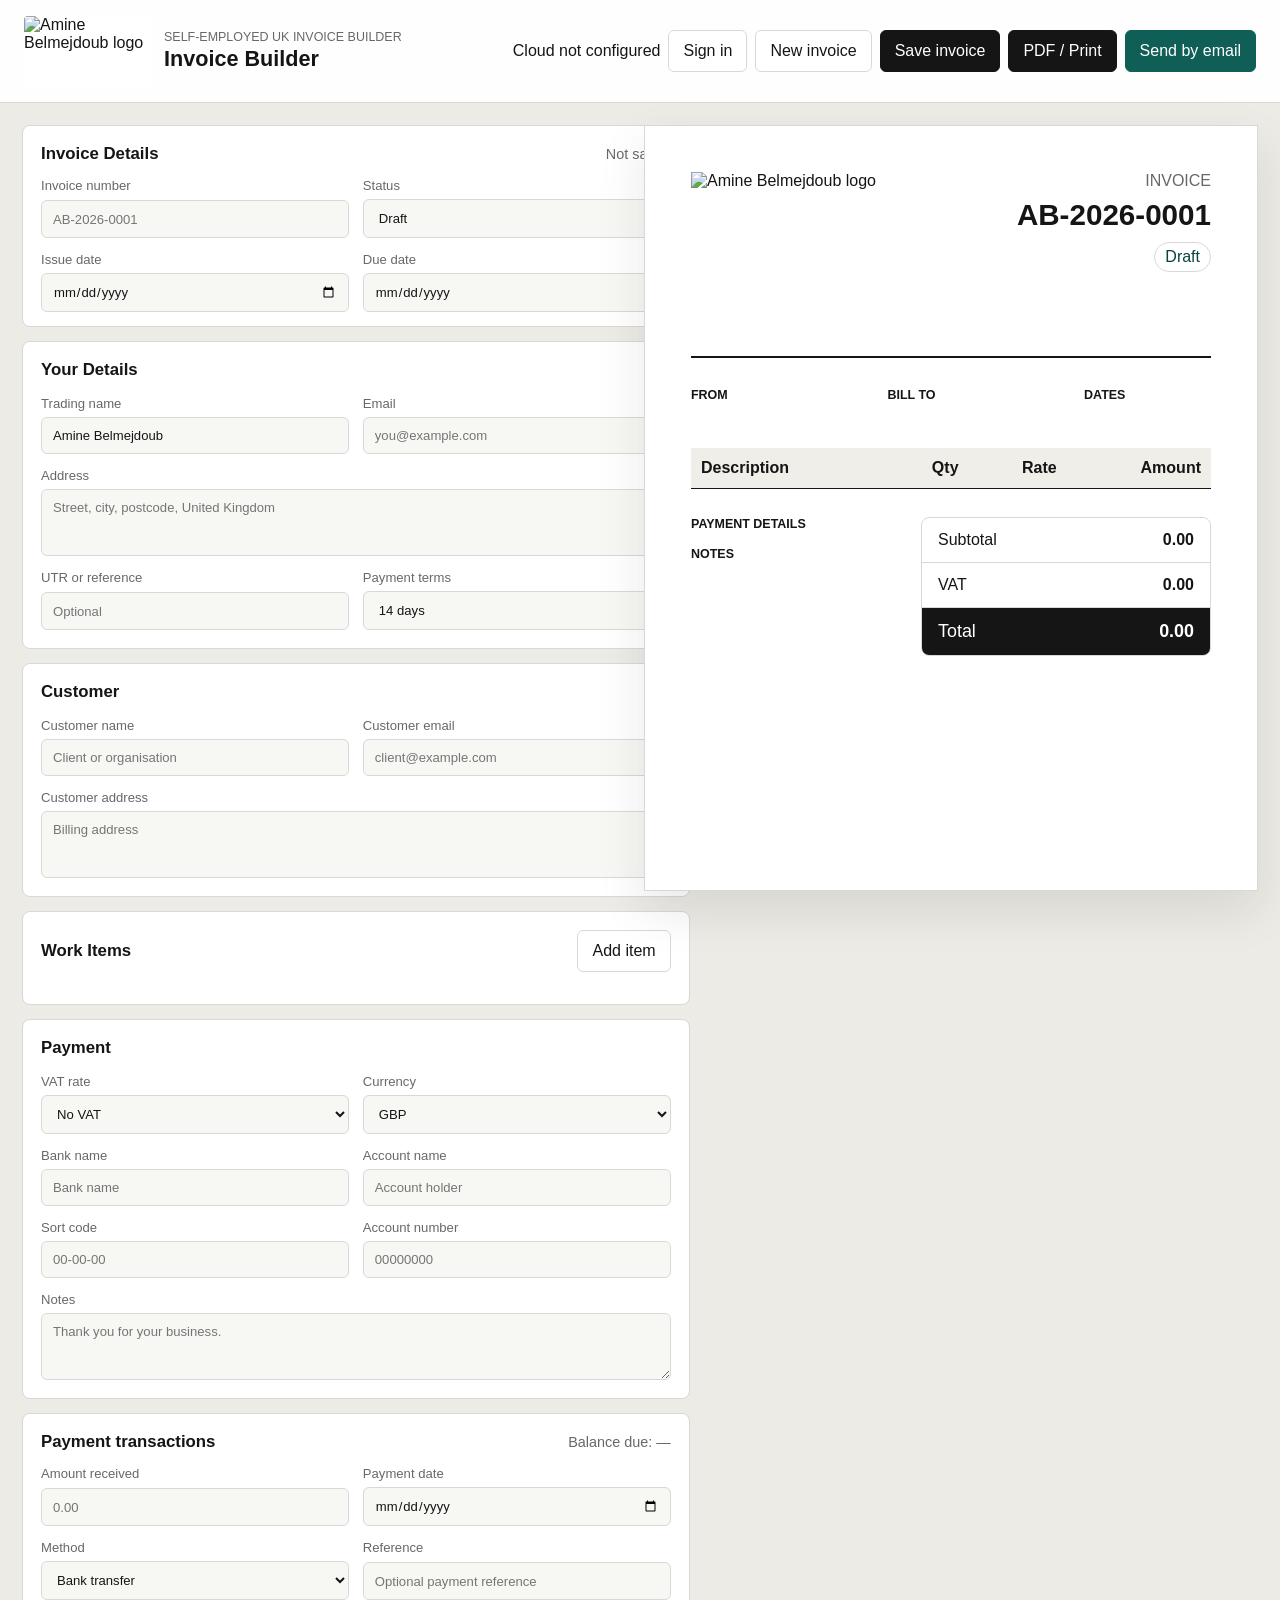
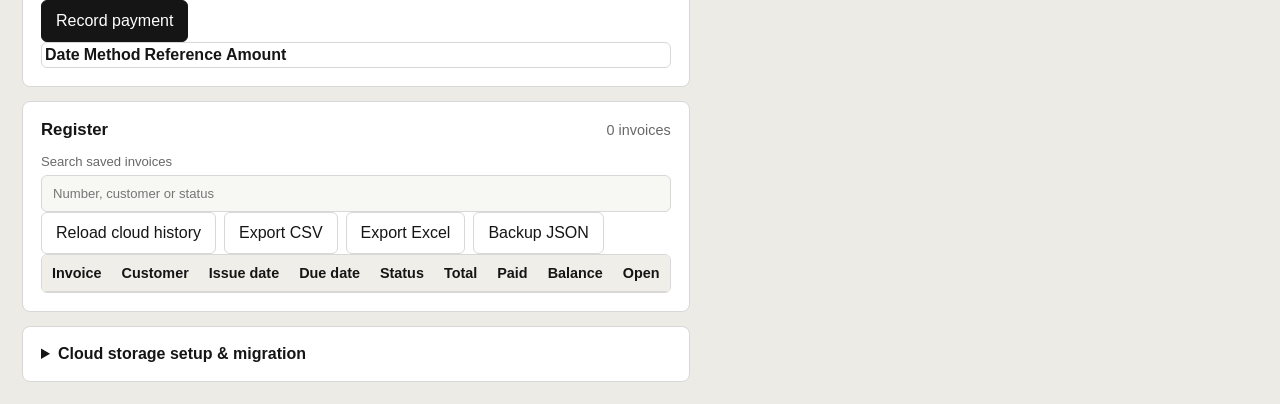
==== commit 1014b1e9: "Add CAD, payment entry, history controls and private cloud setup" ====
--- a/invoice-builder/index.html
+++ b/invoice-builder/index.html
@@ -9,7 +9,7 @@
   <body>
     <header class="app-header">
       <div class="brand"><img src="https://raw.githubusercontent.com/Europolytech/assets/main/Black%20White%20Minimalist%20Modern%20M%20D%20Studio%20Logo%20(1).png" alt="Amine Belmejdoub logo"><div><p class="eyebrow">Self-employed UK invoice builder</p><h1>Invoice Builder</h1></div></div>
-      <div class="header-actions"><button class="ghost" type="button" id="newInvoiceBtn">New invoice</button><button type="button" id="saveInvoiceBtn">Save invoice</button><button type="button" id="printBtn">PDF / Print</button><button class="accent" type="button" id="emailBtn">Send by email</button></div>
+      <div class="header-actions"><span id="cloudState" class="cloud-state" role="status">Cloud not configured</span><button class="ghost" type="button" id="signInBtn">Sign in</button><button class="ghost" type="button" id="signOutBtn" hidden>Sign out</button><button class="ghost" type="button" id="newInvoiceBtn">New invoice</button><button type="button" id="saveInvoiceBtn">Save invoice</button><button type="button" id="printBtn">PDF / Print</button><button class="accent" type="button" id="emailBtn">Send by email</button></div>
     </header>
     <main class="workspace">
       <section class="editor" aria-label="Invoice form">
@@ -17,12 +17,12 @@
         <div class="panel"><h2>Your Details</h2><div class="grid two"><label>Trading name<input id="sellerName" type="text" value="Amine Belmejdoub"></label><label>Email<input id="sellerEmail" type="email" placeholder="you@example.com"></label><label class="wide">Address<textarea id="sellerAddress" rows="3" placeholder="Street, city, postcode, United Kingdom"></textarea></label><label>UTR or reference<input id="sellerTaxRef" type="text" placeholder="Optional"></label><label>Payment terms<select id="paymentTerms"><option value="7">7 days</option><option value="14" selected>14 days</option><option value="30">30 days</option><option value="45">45 days</option></select></label></div></div>
         <div class="panel"><h2>Customer</h2><div class="grid two"><label>Customer name<input id="customerName" type="text" placeholder="Client or organisation"></label><label>Customer email<input id="customerEmail" type="email" placeholder="client@example.com"></label><label class="wide">Customer address<textarea id="customerAddress" rows="3" placeholder="Billing address"></textarea></label></div></div>
         <div class="panel"><div class="panel-title"><h2>Work Items</h2><button class="ghost" type="button" id="addLineBtn">Add item</button></div><div class="line-editor" id="lineEditor"></div></div>
-        <div class="panel"><h2>Payment</h2><div class="grid two"><label>VAT rate<select id="vatRate"><option value="0" selected>No VAT</option><option value="0.05">5%</option><option value="0.20">20%</option></select></label><label>Currency<select id="currency"><option value="GBP" selected>GBP</option><option value="EUR">EUR</option><option value="USD">USD</option></select></label><label>Bank name<input id="bankName" type="text" placeholder="Bank name"></label><label>Account name<input id="accountName" type="text" placeholder="Account holder"></label><label>Sort code<input id="sortCode" type="text" placeholder="00-00-00"></label><label>Account number<input id="accountNumber" type="text" placeholder="00000000"></label><label class="wide">Notes<textarea id="notes" rows="3" placeholder="Thank you for your business."></textarea></label></div></div>
-        <div class="panel"><div class="panel-title"><h2>Register</h2><span id="registerCount">0 invoices</span></div><div class="register-actions"><button class="ghost" type="button" id="exportCsvBtn">Export CSV</button><button class="ghost" type="button" id="exportExcelBtn">Export Excel</button><button class="ghost" type="button" id="downloadJsonBtn">Backup JSON</button></div><div class="table-wrap"><table id="registerTable"><thead><tr><th>Invoice</th><th>Customer</th><th>Issue date</th><th>Due date</th><th>Status</th><th>Total</th></tr></thead><tbody></tbody></table></div></div>
-        <details class="panel sync-panel"><summary>GitHub register sync</summary><div class="grid two sync-grid"><label>Repository<input id="githubRepo" type="text" value="Europolytech/assets"></label><label>Branch<input id="githubBranch" type="text" value="main"></label><label>Register path<input id="githubPath" type="text" value="invoice-builder/invoice-register.csv"></label><label>GitHub token<input id="githubToken" type="password" placeholder="Fine-grained token"></label></div><button type="button" id="syncGithubBtn">Sync CSV to GitHub</button><p id="syncStatus" role="status"></p></details>
+        <div class="panel"><h2>Payment</h2><div class="grid two"><label>VAT rate<select id="vatRate"><option value="0" selected>No VAT</option><option value="0.05">5%</option><option value="0.20">20%</option></select></label><label>Currency<select id="currency"><option value="GBP" selected>GBP</option><option value="EUR">EUR</option><option value="USD">USD</option><option value="CAD">CAD</option></select></label><label>Bank name<input id="bankName" type="text" placeholder="Bank name"></label><label>Account name<input id="accountName" type="text" placeholder="Account holder"></label><label>Sort code<input id="sortCode" type="text" placeholder="00-00-00"></label><label>Account number<input id="accountNumber" type="text" placeholder="00000000"></label><label class="wide">Notes<textarea id="notes" rows="3" placeholder="Thank you for your business."></textarea></label></div></div>
+        <div class="panel"><div class="panel-title"><h2>Payment transactions</h2><span id="paymentBalance">Balance due: —</span></div><div class="grid two"><label>Amount received<input type="number" id="paymentAmount" min="0.01" step="0.01" placeholder="0.00"></label><label>Payment date<input type="date" id="paymentDate"></label><label>Method<select id="paymentMethod"><option>Bank transfer</option><option>Cash</option><option>Card</option><option>Cheque</option><option>Other</option></select></label><label>Reference<input id="paymentReference" type="text" placeholder="Optional payment reference"></label></div><div class="register-actions action-spaced"><button type="button" id="recordPaymentBtn">Record payment</button></div><div class="table-wrap"><table id="paymentTable"><thead><tr><th>Date</th><th>Method</th><th>Reference</th><th>Amount</th></tr></thead><tbody></tbody></table></div></div><div class="panel"><div class="panel-title"><h2>Register</h2><span id="registerCount">0 invoices</span></div><label class="register-search">Search saved invoices<input id="registerSearch" type="search" placeholder="Number, customer or status"></label><div class="register-actions"><button class="ghost" type="button" id="reloadHistoryBtn">Reload cloud history</button><button class="ghost" type="button" id="exportCsvBtn">Export CSV</button><button class="ghost" type="button" id="exportExcelBtn">Export Excel</button><button class="ghost" type="button" id="downloadJsonBtn">Backup JSON</button></div><div class="table-wrap"><table id="registerTable"><thead><tr><th>Invoice</th><th>Customer</th><th>Issue date</th><th>Due date</th><th>Status</th><th>Total</th><th>Paid</th><th>Balance</th><th>Open</th></tr></thead><tbody></tbody></table></div></div>
+        <details class="panel sync-panel"><summary>Cloud storage setup & migration</summary><p>Invoices and payment transactions are private records. A Supabase project provides login and persistent encrypted cloud storage. Configure once per browser; never paste the service-role key here.</p><div class="grid two sync-grid"><label>Supabase project URL<input id="supabaseUrl" type="url" placeholder="https://YOUR-PROJECT.supabase.co"></label><label>Supabase publishable / anon key<input id="supabaseKey" type="text" placeholder="sb_publishable_... or anon JWT"></label></div><div class="register-actions"><button type="button" id="configureCloudBtn">Connect cloud</button><button class="ghost" type="button" id="importLocalBtn">Import this browser's old invoices</button></div><p id="syncStatus" role="status">Sign in to load your personal invoice history. The cloud database must be configured first.</p></details>
       </section>
       <aside class="preview-shell" aria-label="Invoice preview"><article class="invoice" id="invoicePreview"><section class="invoice-head"><img src="https://raw.githubusercontent.com/Europolytech/assets/main/Black%20White%20Minimalist%20Modern%20M%20D%20Studio%20Logo%20(1).png" alt="Amine Belmejdoub logo"><div><p>Invoice</p><h2 id="previewNumber">AB-2026-0001</h2><span id="previewStatus">Draft</span></div></section><section class="invoice-meta"><div><h3>From</h3><p id="previewSeller"></p></div><div><h3>Bill To</h3><p id="previewCustomer"></p></div><div><h3>Dates</h3><p id="previewDates"></p></div></section><table class="invoice-lines"><thead><tr><th>Description</th><th>Qty</th><th>Rate</th><th>Amount</th></tr></thead><tbody id="previewLines"></tbody></table><section class="invoice-bottom"><div><h3>Payment Details</h3><p id="previewPayment"></p><h3>Notes</h3><p id="previewNotes"></p></div><div class="totals"><div><span>Subtotal</span><strong id="subtotal">0.00</strong></div><div><span>VAT</span><strong id="vatTotal">0.00</strong></div><div class="grand"><span>Total</span><strong id="grandTotal">0.00</strong></div></div></section></article></aside>
     </main>
-    <script src="script.js"></script>
+    <script type="module" src="script.js"></script>
   </body>
 </html>
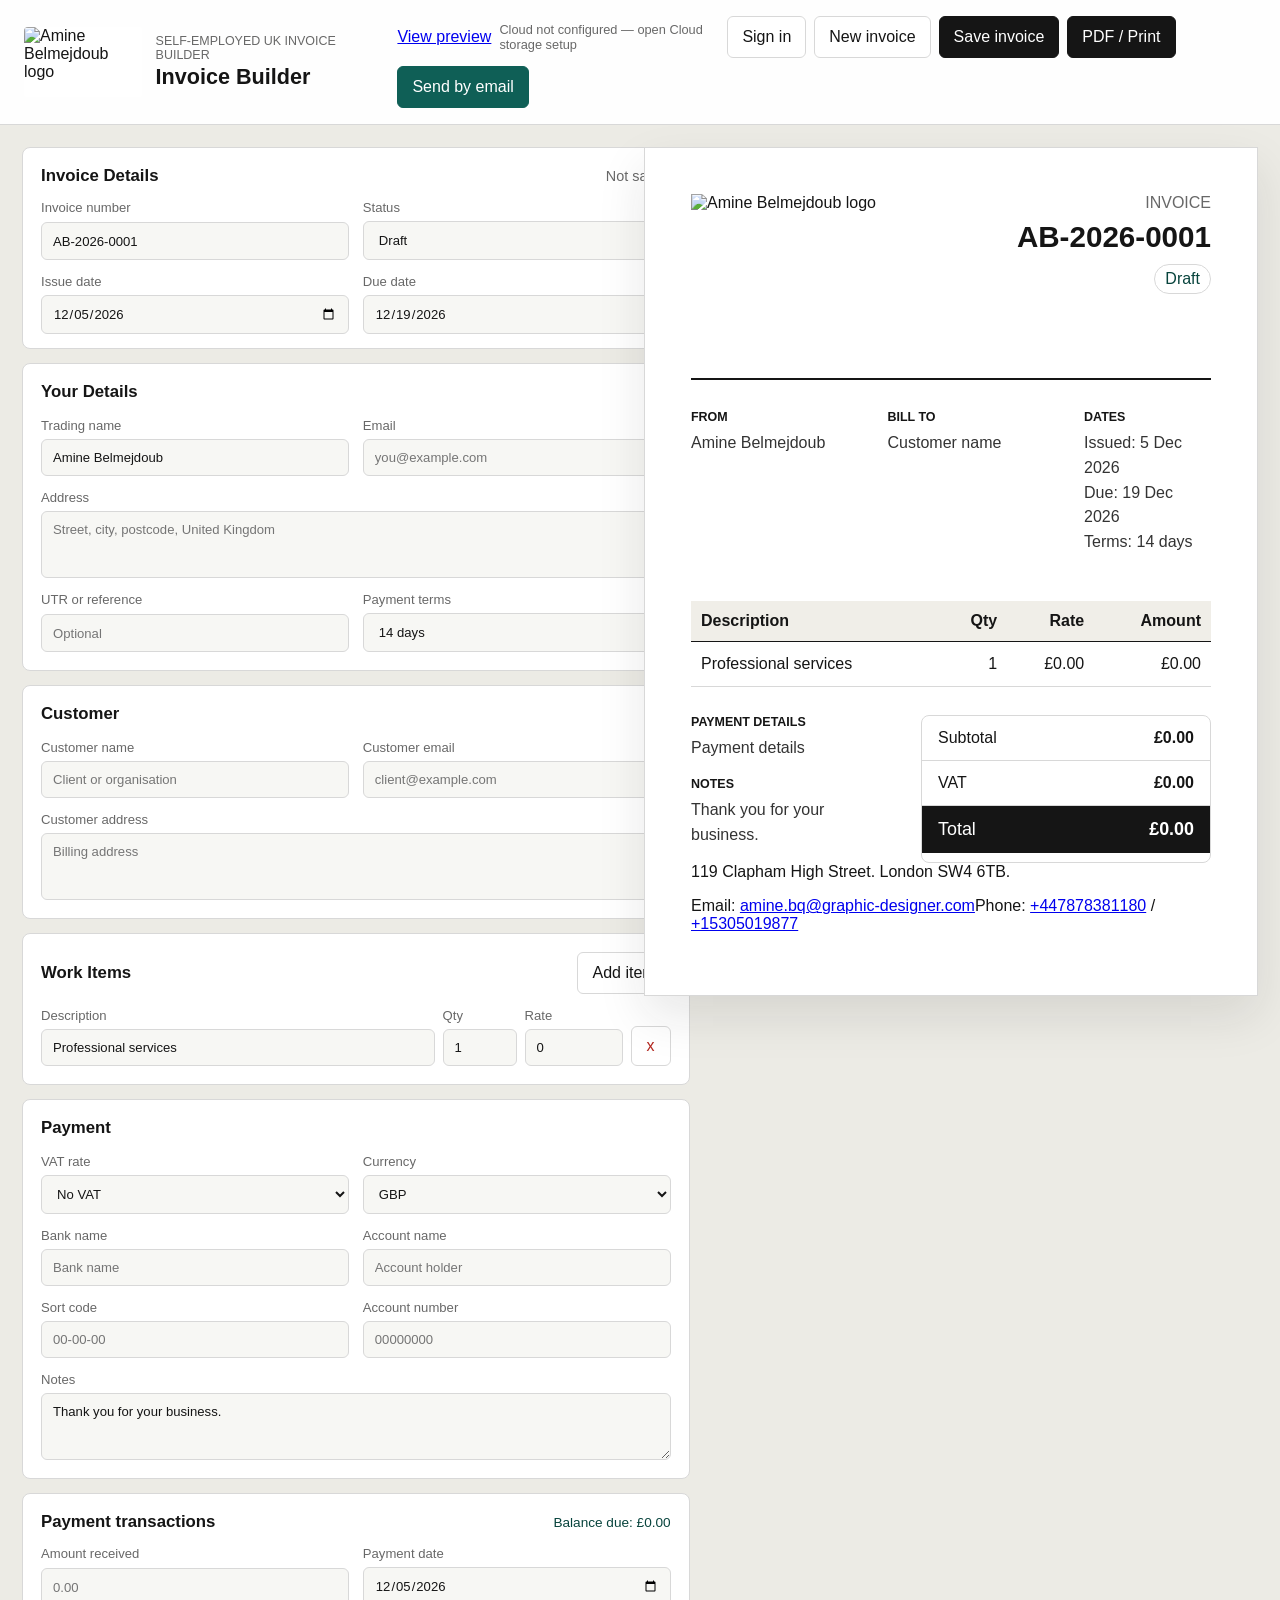
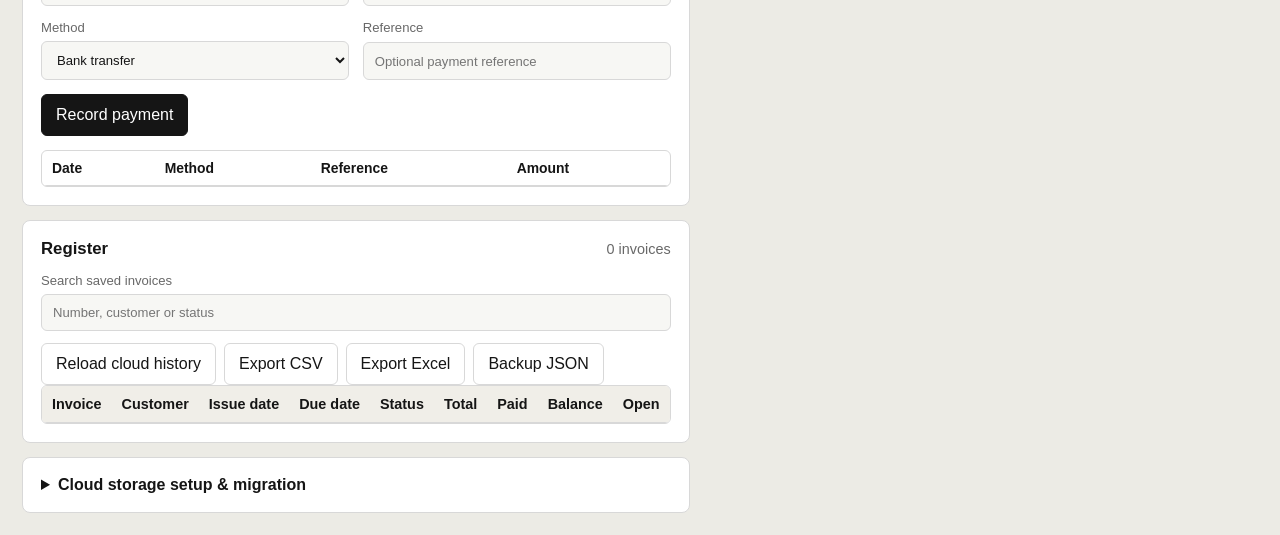
==== commit bfdcdd5c: "Add printable contact footer and mobile preview navigation" ====
--- a/invoice-builder/index.html
+++ b/invoice-builder/index.html
@@ -4,12 +4,12 @@
     <meta charset="utf-8">
     <meta name="viewport" content="width=device-width, initial-scale=1">
     <title>Invoice Builder | Amine Belmejdoub</title>
-    <link rel="stylesheet" href="styles.css">
+    <link rel="stylesheet" href="styles.css?v=20261117-layout-v2">
   </head>
   <body>
     <header class="app-header">
       <div class="brand"><img src="https://raw.githubusercontent.com/Europolytech/assets/main/Black%20White%20Minimalist%20Modern%20M%20D%20Studio%20Logo%20(1).png" alt="Amine Belmejdoub logo"><div><p class="eyebrow">Self-employed UK invoice builder</p><h1>Invoice Builder</h1></div></div>
-      <div class="header-actions"><span id="cloudState" class="cloud-state" role="status">Cloud not configured</span><button class="ghost" type="button" id="signInBtn">Sign in</button><button class="ghost" type="button" id="signOutBtn" hidden>Sign out</button><button class="ghost" type="button" id="newInvoiceBtn">New invoice</button><button type="button" id="saveInvoiceBtn">Save invoice</button><button type="button" id="printBtn">PDF / Print</button><button class="accent" type="button" id="emailBtn">Send by email</button></div>
+      <div class="header-actions"><a class="preview-jump" href="#invoicePreview">View preview</a><span id="cloudState" class="cloud-state" role="status">Cloud not configured</span><button class="ghost" type="button" id="signInBtn">Sign in</button><button class="ghost" type="button" id="signOutBtn" hidden>Sign out</button><button class="ghost" type="button" id="newInvoiceBtn">New invoice</button><button type="button" id="saveInvoiceBtn">Save invoice</button><button type="button" id="printBtn">PDF / Print</button><button class="accent" type="button" id="emailBtn">Send by email</button></div>
     </header>
     <main class="workspace">
       <section class="editor" aria-label="Invoice form">
@@ -21,7 +21,7 @@
         <div class="panel"><div class="panel-title"><h2>Payment transactions</h2><span id="paymentBalance">Balance due: —</span></div><div class="grid two"><label>Amount received<input type="number" id="paymentAmount" min="0.01" step="0.01" placeholder="0.00"></label><label>Payment date<input type="date" id="paymentDate"></label><label>Method<select id="paymentMethod"><option>Bank transfer</option><option>Cash</option><option>Card</option><option>Cheque</option><option>Other</option></select></label><label>Reference<input id="paymentReference" type="text" placeholder="Optional payment reference"></label></div><div class="register-actions action-spaced"><button type="button" id="recordPaymentBtn">Record payment</button></div><div class="table-wrap"><table id="paymentTable"><thead><tr><th>Date</th><th>Method</th><th>Reference</th><th>Amount</th></tr></thead><tbody></tbody></table></div></div><div class="panel"><div class="panel-title"><h2>Register</h2><span id="registerCount">0 invoices</span></div><label class="register-search">Search saved invoices<input id="registerSearch" type="search" placeholder="Number, customer or status"></label><div class="register-actions"><button class="ghost" type="button" id="reloadHistoryBtn">Reload cloud history</button><button class="ghost" type="button" id="exportCsvBtn">Export CSV</button><button class="ghost" type="button" id="exportExcelBtn">Export Excel</button><button class="ghost" type="button" id="downloadJsonBtn">Backup JSON</button></div><div class="table-wrap"><table id="registerTable"><thead><tr><th>Invoice</th><th>Customer</th><th>Issue date</th><th>Due date</th><th>Status</th><th>Total</th><th>Paid</th><th>Balance</th><th>Open</th></tr></thead><tbody></tbody></table></div></div>
         <details class="panel sync-panel"><summary>Cloud storage setup & migration</summary><p>Invoices and payment transactions are private records. A Supabase project provides login and persistent encrypted cloud storage. Configure once per browser; never paste the service-role key here.</p><div class="grid two sync-grid"><label>Supabase project URL<input id="supabaseUrl" type="url" placeholder="https://YOUR-PROJECT.supabase.co"></label><label>Supabase publishable / anon key<input id="supabaseKey" type="text" placeholder="sb_publishable_... or anon JWT"></label></div><div class="register-actions"><button type="button" id="configureCloudBtn">Connect cloud</button><button class="ghost" type="button" id="importLocalBtn">Import this browser's old invoices</button></div><p id="syncStatus" role="status">Sign in to load your personal invoice history. The cloud database must be configured first.</p></details>
       </section>
-      <aside class="preview-shell" aria-label="Invoice preview"><article class="invoice" id="invoicePreview"><section class="invoice-head"><img src="https://raw.githubusercontent.com/Europolytech/assets/main/Black%20White%20Minimalist%20Modern%20M%20D%20Studio%20Logo%20(1).png" alt="Amine Belmejdoub logo"><div><p>Invoice</p><h2 id="previewNumber">AB-2026-0001</h2><span id="previewStatus">Draft</span></div></section><section class="invoice-meta"><div><h3>From</h3><p id="previewSeller"></p></div><div><h3>Bill To</h3><p id="previewCustomer"></p></div><div><h3>Dates</h3><p id="previewDates"></p></div></section><table class="invoice-lines"><thead><tr><th>Description</th><th>Qty</th><th>Rate</th><th>Amount</th></tr></thead><tbody id="previewLines"></tbody></table><section class="invoice-bottom"><div><h3>Payment Details</h3><p id="previewPayment"></p><h3>Notes</h3><p id="previewNotes"></p></div><div class="totals"><div><span>Subtotal</span><strong id="subtotal">0.00</strong></div><div><span>VAT</span><strong id="vatTotal">0.00</strong></div><div class="grand"><span>Total</span><strong id="grandTotal">0.00</strong></div></div></section></article></aside>
+      <aside class="preview-shell" aria-label="Invoice preview"><article class="invoice" id="invoicePreview"><section class="invoice-head"><img src="https://raw.githubusercontent.com/Europolytech/assets/main/Black%20White%20Minimalist%20Modern%20M%20D%20Studio%20Logo%20(1).png" alt="Amine Belmejdoub logo"><div><p>Invoice</p><h2 id="previewNumber">AB-2026-0001</h2><span id="previewStatus">Draft</span></div></section><section class="invoice-meta"><div><h3>From</h3><p id="previewSeller"></p></div><div><h3>Bill To</h3><p id="previewCustomer"></p></div><div><h3>Dates</h3><p id="previewDates"></p></div></section><table class="invoice-lines"><thead><tr><th>Description</th><th>Qty</th><th>Rate</th><th>Amount</th></tr></thead><tbody id="previewLines"></tbody></table><section class="invoice-bottom"><div><h3>Payment Details</h3><p id="previewPayment"></p><h3>Notes</h3><p id="previewNotes"></p></div><div class="totals"><div><span>Subtotal</span><strong id="subtotal">0.00</strong></div><div><span>VAT</span><strong id="vatTotal">0.00</strong></div><div class="grand"><span>Total</span><strong id="grandTotal">0.00</strong></div></div></section><footer class="invoice-footer" aria-label="Invoice contact information"><p class="footer-address">119 Clapham High Street. London SW4 6TB.</p><p class="footer-contacts"><span>Email: <a href="mailto:amine.bq@graphic-designer.com">amine.bq@graphic-designer.com</a></span><span>Phone: <a href="tel:+447878381180">+447878381180</a> / <a href="tel:+15305019877">+15305019877</a></span></p></footer></article></aside>
     </main>
     <script type="module" src="script.js"></script>
   </body>
--- a/invoice-builder/styles.css
+++ b/invoice-builder/styles.css
@@ -1 +1,3 @@
 :root{--ink:#151515;--muted:#686868;--line:#d8d8d8;--paper:#ffffff;--field:#f7f7f4;--warm:#f0eee8;--accent:#0f5f56;--accent-strong:#08443d;--danger:#b3261e}*{box-sizing:border-box}body{margin:0;color:var(--ink);background:#ecebe5;font-family:Arial,Helvetica,sans-serif}button,input,select,textarea{font:inherit}button{border:1px solid var(--ink);border-radius:6px;background:var(--ink);color:white;min-height:42px;padding:0 14px;cursor:pointer}button:hover{background:#2a2a2a}button.ghost{background:white;color:var(--ink);border-color:var(--line)}button.ghost:hover{border-color:var(--ink)}button.accent{background:var(--accent);border-color:var(--accent)}button.accent:hover{background:var(--accent-strong)}.app-header{position:sticky;top:0;z-index:5;display:flex;align-items:center;justify-content:space-between;gap:20px;padding:16px 24px;border-bottom:1px solid var(--line);background:rgba(255,255,255,.95);backdrop-filter:blur(12px)}.brand{display:flex;align-items:center;gap:14px;min-width:260px}.brand img{width:126px;height:70px;object-fit:contain;background:#fff;border-radius:4px}.eyebrow{margin:0 0 2px;color:var(--muted);font-size:.78rem;text-transform:uppercase;letter-spacing:0}h1,h2,h3,p{margin-top:0}h1{margin-bottom:0;font-size:1.35rem}h2{margin-bottom:16px;font-size:1.05rem}h3{margin-bottom:7px;font-size:.78rem;text-transform:uppercase;letter-spacing:0}.header-actions,.register-actions{display:flex;align-items:center;flex-wrap:wrap;gap:8px}.workspace{display:grid;grid-template-columns:minmax(360px,600px) minmax(540px,1fr);gap:22px;max-width:1500px;margin:0 auto;padding:22px}.editor{display:grid;gap:14px;align-content:start}.panel{background:var(--paper);border:1px solid var(--line);border-radius:8px;padding:18px}.panel.compact{padding-bottom:14px}.panel-title{display:flex;align-items:center;justify-content:space-between;gap:12px;margin-bottom:14px}.panel-title h2{margin-bottom:0}.panel-title span,#syncStatus{color:var(--muted);font-size:.9rem}.grid{display:grid;gap:14px}.grid.two{grid-template-columns:repeat(2,minmax(0,1fr))}label{display:grid;gap:6px;color:var(--muted);font-size:.82rem}input,select,textarea{width:100%;border:1px solid var(--line);border-radius:6px;background:var(--field);color:var(--ink);padding:10px 11px}textarea{resize:vertical}label.wide{grid-column:1/-1}.line-editor{display:grid;gap:10px}.line-row{display:grid;grid-template-columns:minmax(150px,1fr) 74px 98px 40px;gap:8px;align-items:end}.remove-line{padding:0;min-height:40px;background:white;color:var(--danger);border-color:var(--line)}.preview-shell{position:sticky;top:94px;align-self:start}.invoice{min-height:calc(100vh - 134px);background:white;border:1px solid var(--line);box-shadow:0 20px 45px rgba(25,25,25,.10);padding:46px}.invoice-head{display:flex;justify-content:space-between;gap:30px;padding-bottom:28px;border-bottom:2px solid var(--ink)}.invoice-head img{width:280px;height:156px;object-fit:contain;background:#fff}.invoice-head div{text-align:right}.invoice-head p{margin-bottom:8px;color:var(--muted);text-transform:uppercase}.invoice-head h2{margin:0 0 10px;font-size:1.85rem}.invoice-head span{display:inline-block;border:1px solid var(--line);border-radius:999px;padding:5px 10px;color:var(--accent-strong)}.invoice-meta{display:grid;grid-template-columns:1.1fr 1.1fr .8fr;gap:22px;padding:30px 0}.invoice-meta p,.invoice-bottom p{color:#333;line-height:1.55;white-space:pre-line}.invoice-lines{width:100%;border-collapse:collapse}.invoice-lines th{text-align:left;padding:11px 10px;border-bottom:1px solid var(--ink);background:var(--warm)}.invoice-lines td{padding:13px 10px;border-bottom:1px solid var(--line);vertical-align:top}.invoice-lines th:nth-child(n+2),.invoice-lines td:nth-child(n+2){text-align:right}.invoice-bottom{display:grid;grid-template-columns:1fr 290px;gap:30px;padding-top:28px}.totals{border:1px solid var(--line);border-radius:8px;overflow:hidden}.totals div{display:flex;justify-content:space-between;gap:12px;padding:13px 16px;border-bottom:1px solid var(--line)}.totals div:last-child{border-bottom:0}.totals .grand{background:var(--ink);color:white;font-size:1.12rem}.table-wrap{max-height:260px;overflow:auto;border:1px solid var(--line);border-radius:6px}#registerTable{width:100%;border-collapse:collapse;font-size:.9rem}#registerTable th,#registerTable td{padding:10px;border-bottom:1px solid var(--line);text-align:left;white-space:nowrap}#registerTable th{position:sticky;top:0;background:var(--warm)}.sync-panel summary{cursor:pointer;font-weight:700}.sync-grid{margin-top:16px;margin-bottom:14px}@media(max-width:1050px){.app-header,.workspace{display:block}.header-actions{margin-top:14px}.workspace{padding:14px}.preview-shell{position:static;margin-top:14px}}@media(max-width:650px){.grid.two,.invoice-meta,.invoice-bottom,.line-row{grid-template-columns:1fr}.invoice{padding:24px}.invoice-head{display:grid}.invoice-head div{text-align:left}.invoice-head img{width:100%;height:auto}}@media print{body{background:white}.app-header,.editor{display:none}.workspace{display:block;padding:0;max-width:none}.preview-shell{position:static}.invoice{min-height:auto;border:0;box-shadow:none;padding:22mm}@page{size:A4;margin:0}}
+
+.cloud-state{font-size:.8rem;color:var(--muted);max-width:220px}.register-search{margin-bottom:12px}.action-spaced{margin:14px 0}#registerTable tbody tr{cursor:default}#registerTable td button{min-height:30px;font-size:.78rem;padding:0 10px}#paymentTable{width:100%;border-collapse:collapse;font-size:.87rem}#paymentTable td,#paymentTable th{padding:9px 10px;border-bottom:1px solid var(--line);text-align:left}#paymentBalance{font-size:.85rem;color:var(--accent-strong)}button:disabled{opacity:.55;cursor:not-allowed}button[hidden]{display:none}@media print{.cloud-state,.register-search{display:none}}
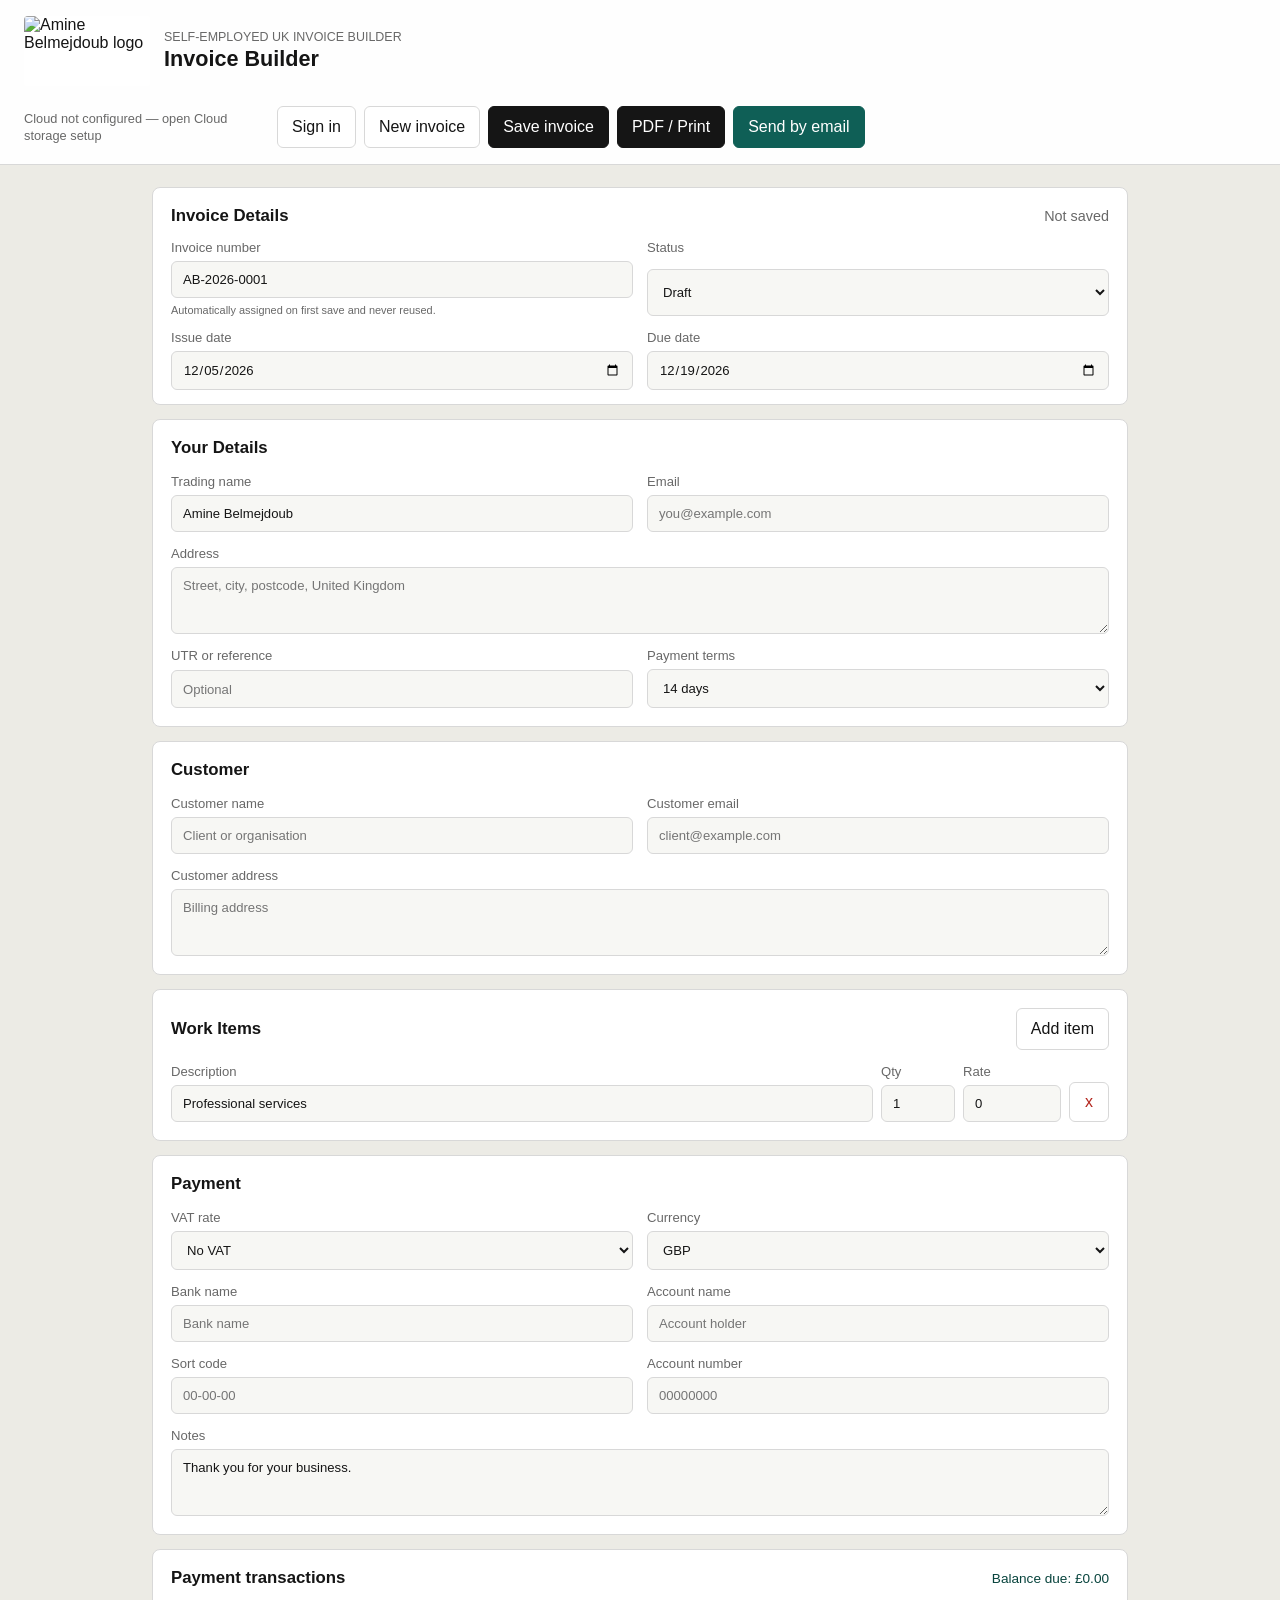
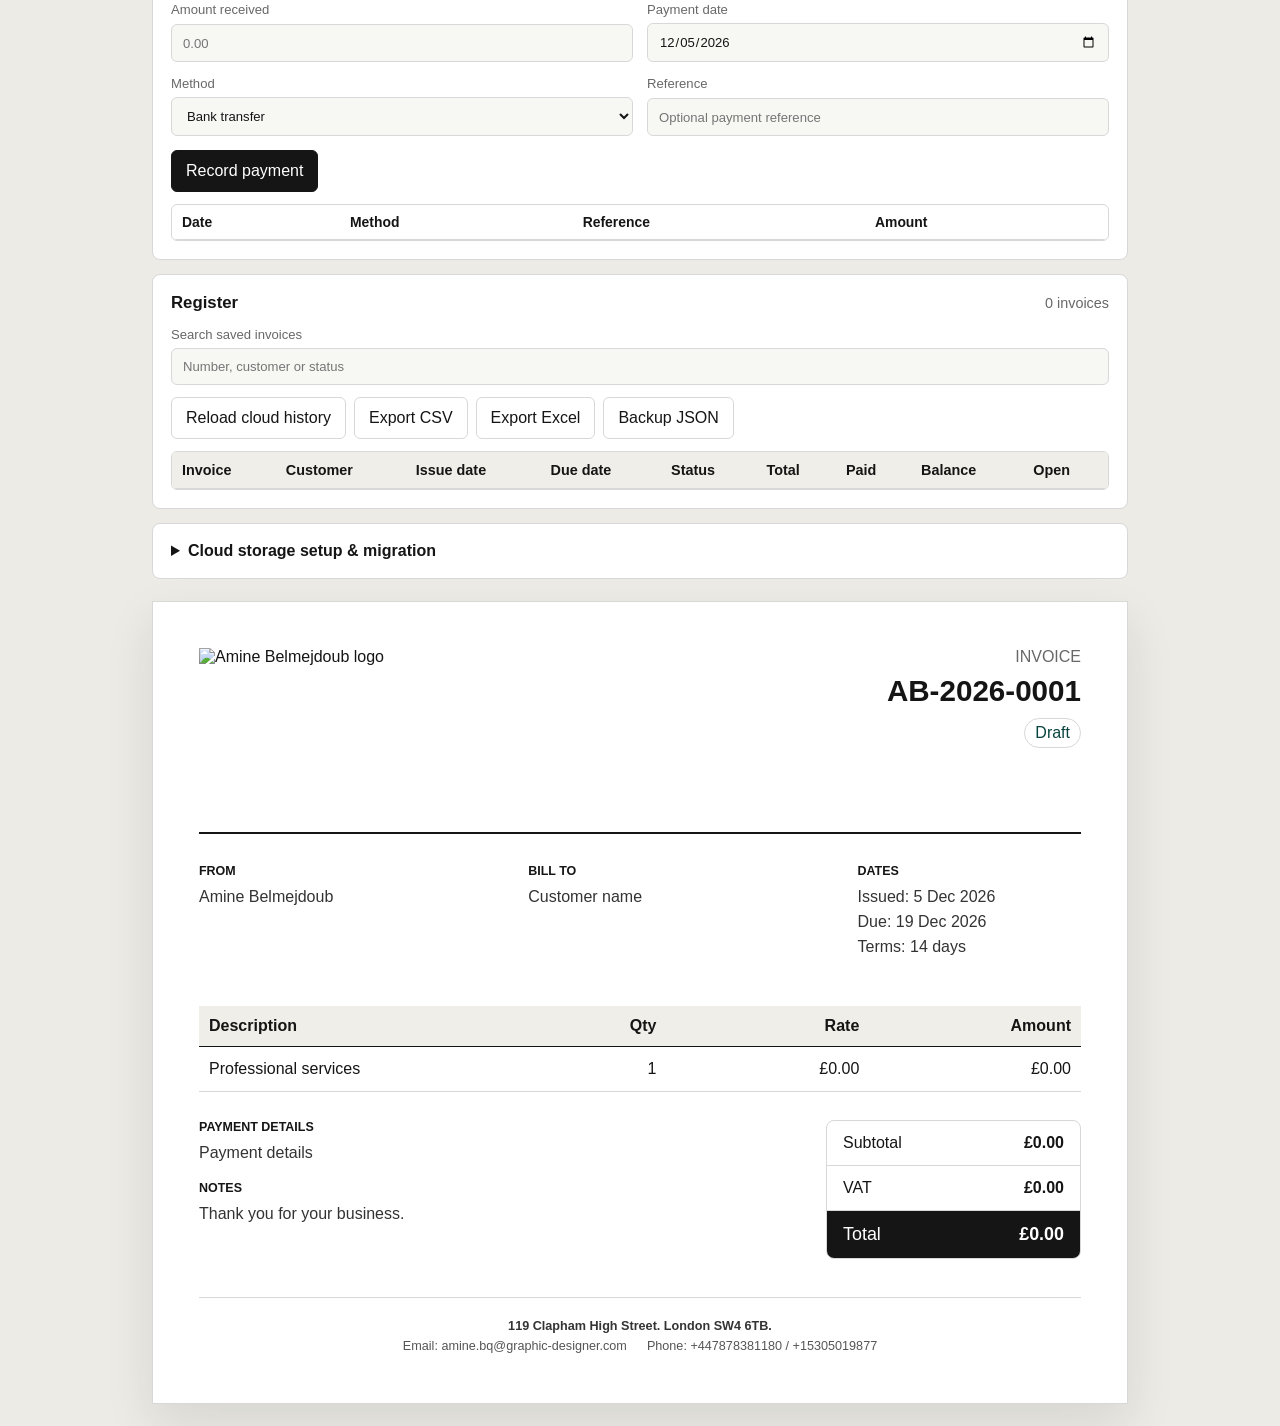
==== commit bebdc4e9: "Make automatically generated invoice numbers read-only and refresh browser script" ====
--- a/invoice-builder/index.html
+++ b/invoice-builder/index.html
@@ -13,7 +13,7 @@
     </header>
     <main class="workspace">
       <section class="editor" aria-label="Invoice form">
-        <div class="panel compact"><div class="panel-title"><h2>Invoice Details</h2><span id="saveState">Not saved</span></div><div class="grid two"><label>Invoice number<input id="invoiceNumber" type="text" placeholder="AB-2026-0001"></label><label>Status<select id="invoiceStatus"><option>Draft</option><option>Sent</option><option>Paid</option><option>Overdue</option></select></label><label>Issue date<input id="issueDate" type="date"></label><label>Due date<input id="dueDate" type="date"></label></div></div>
+        <div class="panel compact"><div class="panel-title"><h2>Invoice Details</h2><span id="saveState">Not saved</span></div><div class="grid two"><label>Invoice number<input id="invoiceNumber" type="text" placeholder="Assigned on save" readonly aria-readonly="true" aria-describedby="invoiceNumberHint"><small id="invoiceNumberHint" class="field-hint">Automatically assigned on first save and never reused.</small></label><label>Status<select id="invoiceStatus"><option>Draft</option><option>Sent</option><option>Paid</option><option>Overdue</option></select></label><label>Issue date<input id="issueDate" type="date"></label><label>Due date<input id="dueDate" type="date"></label></div></div>
         <div class="panel"><h2>Your Details</h2><div class="grid two"><label>Trading name<input id="sellerName" type="text" value="Amine Belmejdoub"></label><label>Email<input id="sellerEmail" type="email" placeholder="you@example.com"></label><label class="wide">Address<textarea id="sellerAddress" rows="3" placeholder="Street, city, postcode, United Kingdom"></textarea></label><label>UTR or reference<input id="sellerTaxRef" type="text" placeholder="Optional"></label><label>Payment terms<select id="paymentTerms"><option value="7">7 days</option><option value="14" selected>14 days</option><option value="30">30 days</option><option value="45">45 days</option></select></label></div></div>
         <div class="panel"><h2>Customer</h2><div class="grid two"><label>Customer name<input id="customerName" type="text" placeholder="Client or organisation"></label><label>Customer email<input id="customerEmail" type="email" placeholder="client@example.com"></label><label class="wide">Customer address<textarea id="customerAddress" rows="3" placeholder="Billing address"></textarea></label></div></div>
         <div class="panel"><div class="panel-title"><h2>Work Items</h2><button class="ghost" type="button" id="addLineBtn">Add item</button></div><div class="line-editor" id="lineEditor"></div></div>
@@ -23,6 +23,6 @@
       </section>
       <aside class="preview-shell" aria-label="Invoice preview"><article class="invoice" id="invoicePreview"><section class="invoice-head"><img src="https://raw.githubusercontent.com/Europolytech/assets/main/Black%20White%20Minimalist%20Modern%20M%20D%20Studio%20Logo%20(1).png" alt="Amine Belmejdoub logo"><div><p>Invoice</p><h2 id="previewNumber">AB-2026-0001</h2><span id="previewStatus">Draft</span></div></section><section class="invoice-meta"><div><h3>From</h3><p id="previewSeller"></p></div><div><h3>Bill To</h3><p id="previewCustomer"></p></div><div><h3>Dates</h3><p id="previewDates"></p></div></section><table class="invoice-lines"><thead><tr><th>Description</th><th>Qty</th><th>Rate</th><th>Amount</th></tr></thead><tbody id="previewLines"></tbody></table><section class="invoice-bottom"><div><h3>Payment Details</h3><p id="previewPayment"></p><h3>Notes</h3><p id="previewNotes"></p></div><div class="totals"><div><span>Subtotal</span><strong id="subtotal">0.00</strong></div><div><span>VAT</span><strong id="vatTotal">0.00</strong></div><div class="grand"><span>Total</span><strong id="grandTotal">0.00</strong></div></div></section><footer class="invoice-footer" aria-label="Invoice contact information"><p class="footer-address">119 Clapham High Street. London SW4 6TB.</p><p class="footer-contacts"><span>Email: <a href="mailto:amine.bq@graphic-designer.com">amine.bq@graphic-designer.com</a></span><span>Phone: <a href="tel:+447878381180">+447878381180</a> / <a href="tel:+15305019877">+15305019877</a></span></p></footer></article></aside>
     </main>
-    <script type="module" src="script.js"></script>
+    <script type="module" src="script.js?v=20261117-sequence-v1"></script>
   </body>
 </html>
--- a/invoice-builder/styles.css
+++ b/invoice-builder/styles.css
@@ -1,3 +1,133 @@
 :root{--ink:#151515;--muted:#686868;--line:#d8d8d8;--paper:#ffffff;--field:#f7f7f4;--warm:#f0eee8;--accent:#0f5f56;--accent-strong:#08443d;--danger:#b3261e}*{box-sizing:border-box}body{margin:0;color:var(--ink);background:#ecebe5;font-family:Arial,Helvetica,sans-serif}button,input,select,textarea{font:inherit}button{border:1px solid var(--ink);border-radius:6px;background:var(--ink);color:white;min-height:42px;padding:0 14px;cursor:pointer}button:hover{background:#2a2a2a}button.ghost{background:white;color:var(--ink);border-color:var(--line)}button.ghost:hover{border-color:var(--ink)}button.accent{background:var(--accent);border-color:var(--accent)}button.accent:hover{background:var(--accent-strong)}.app-header{position:sticky;top:0;z-index:5;display:flex;align-items:center;justify-content:space-between;gap:20px;padding:16px 24px;border-bottom:1px solid var(--line);background:rgba(255,255,255,.95);backdrop-filter:blur(12px)}.brand{display:flex;align-items:center;gap:14px;min-width:260px}.brand img{width:126px;height:70px;object-fit:contain;background:#fff;border-radius:4px}.eyebrow{margin:0 0 2px;color:var(--muted);font-size:.78rem;text-transform:uppercase;letter-spacing:0}h1,h2,h3,p{margin-top:0}h1{margin-bottom:0;font-size:1.35rem}h2{margin-bottom:16px;font-size:1.05rem}h3{margin-bottom:7px;font-size:.78rem;text-transform:uppercase;letter-spacing:0}.header-actions,.register-actions{display:flex;align-items:center;flex-wrap:wrap;gap:8px}.workspace{display:grid;grid-template-columns:minmax(360px,600px) minmax(540px,1fr);gap:22px;max-width:1500px;margin:0 auto;padding:22px}.editor{display:grid;gap:14px;align-content:start}.panel{background:var(--paper);border:1px solid var(--line);border-radius:8px;padding:18px}.panel.compact{padding-bottom:14px}.panel-title{display:flex;align-items:center;justify-content:space-between;gap:12px;margin-bottom:14px}.panel-title h2{margin-bottom:0}.panel-title span,#syncStatus{color:var(--muted);font-size:.9rem}.grid{display:grid;gap:14px}.grid.two{grid-template-columns:repeat(2,minmax(0,1fr))}label{display:grid;gap:6px;color:var(--muted);font-size:.82rem}input,select,textarea{width:100%;border:1px solid var(--line);border-radius:6px;background:var(--field);color:var(--ink);padding:10px 11px}textarea{resize:vertical}label.wide{grid-column:1/-1}.line-editor{display:grid;gap:10px}.line-row{display:grid;grid-template-columns:minmax(150px,1fr) 74px 98px 40px;gap:8px;align-items:end}.remove-line{padding:0;min-height:40px;background:white;color:var(--danger);border-color:var(--line)}.preview-shell{position:sticky;top:94px;align-self:start}.invoice{min-height:calc(100vh - 134px);background:white;border:1px solid var(--line);box-shadow:0 20px 45px rgba(25,25,25,.10);padding:46px}.invoice-head{display:flex;justify-content:space-between;gap:30px;padding-bottom:28px;border-bottom:2px solid var(--ink)}.invoice-head img{width:280px;height:156px;object-fit:contain;background:#fff}.invoice-head div{text-align:right}.invoice-head p{margin-bottom:8px;color:var(--muted);text-transform:uppercase}.invoice-head h2{margin:0 0 10px;font-size:1.85rem}.invoice-head span{display:inline-block;border:1px solid var(--line);border-radius:999px;padding:5px 10px;color:var(--accent-strong)}.invoice-meta{display:grid;grid-template-columns:1.1fr 1.1fr .8fr;gap:22px;padding:30px 0}.invoice-meta p,.invoice-bottom p{color:#333;line-height:1.55;white-space:pre-line}.invoice-lines{width:100%;border-collapse:collapse}.invoice-lines th{text-align:left;padding:11px 10px;border-bottom:1px solid var(--ink);background:var(--warm)}.invoice-lines td{padding:13px 10px;border-bottom:1px solid var(--line);vertical-align:top}.invoice-lines th:nth-child(n+2),.invoice-lines td:nth-child(n+2){text-align:right}.invoice-bottom{display:grid;grid-template-columns:1fr 290px;gap:30px;padding-top:28px}.totals{border:1px solid var(--line);border-radius:8px;overflow:hidden}.totals div{display:flex;justify-content:space-between;gap:12px;padding:13px 16px;border-bottom:1px solid var(--line)}.totals div:last-child{border-bottom:0}.totals .grand{background:var(--ink);color:white;font-size:1.12rem}.table-wrap{max-height:260px;overflow:auto;border:1px solid var(--line);border-radius:6px}#registerTable{width:100%;border-collapse:collapse;font-size:.9rem}#registerTable th,#registerTable td{padding:10px;border-bottom:1px solid var(--line);text-align:left;white-space:nowrap}#registerTable th{position:sticky;top:0;background:var(--warm)}.sync-panel summary{cursor:pointer;font-weight:700}.sync-grid{margin-top:16px;margin-bottom:14px}@media(max-width:1050px){.app-header,.workspace{display:block}.header-actions{margin-top:14px}.workspace{padding:14px}.preview-shell{position:static;margin-top:14px}}@media(max-width:650px){.grid.two,.invoice-meta,.invoice-bottom,.line-row{grid-template-columns:1fr}.invoice{padding:24px}.invoice-head{display:grid}.invoice-head div{text-align:left}.invoice-head img{width:100%;height:auto}}@media print{body{background:white}.app-header,.editor{display:none}.workspace{display:block;padding:0;max-width:none}.preview-shell{position:static}.invoice{min-height:auto;border:0;box-shadow:none;padding:22mm}@page{size:A4;margin:0}}
 
 .cloud-state{font-size:.8rem;color:var(--muted);max-width:220px}.register-search{margin-bottom:12px}.action-spaced{margin:14px 0}#registerTable tbody tr{cursor:default}#registerTable td button{min-height:30px;font-size:.78rem;padding:0 10px}#paymentTable{width:100%;border-collapse:collapse;font-size:.87rem}#paymentTable td,#paymentTable th{padding:9px 10px;border-bottom:1px solid var(--line);text-align:left}#paymentBalance{font-size:.85rem;color:var(--accent-strong)}button:disabled{opacity:.55;cursor:not-allowed}button[hidden]{display:none}@media print{.cloud-state,.register-search{display:none}}
+
+
+/* 2026-11-17: responsive two-column invoice workspace.
+   Prevent CSS Grid's intrinsic min-content widths from covering form controls. */
+html,body{min-width:0}
+.workspace{
+  width:100%;
+  max-width:1760px;
+  grid-template-columns:minmax(0,.98fr) minmax(0,1.02fr);
+  align-items:start;
+  gap:22px;
+}
+.editor,.preview-shell,.panel,.invoice,.invoice-meta>*,
+.invoice-bottom>*,.line-editor,.table-wrap{min-width:0}
+.preview-shell{width:100%;max-width:100%;z-index:0}
+.invoice{width:100%;max-width:100%;overflow-wrap:anywhere}
+.app-header{flex-wrap:wrap}
+.brand{min-width:0}
+.header-actions{min-width:0;justify-content:flex-end}
+.cloud-state{max-width:245px;overflow-wrap:anywhere;line-height:1.35}
+.panel-title{flex-wrap:wrap}
+.panel-title span{overflow-wrap:anywhere}
+.panel input,.panel textarea,.panel select{min-width:0}
+.grid.two>*{min-width:0}
+.register-actions{margin-bottom:12px}
+.table-wrap{width:100%;max-width:100%;overflow-x:auto;overscroll-behavior-x:contain}
+#registerTable{min-width:740px}
+#paymentTable{min-width:470px}
+.invoice-head img{max-width:45%;min-width:0}
+.invoice-head>div{min-width:0}
+.invoice-head h2{overflow-wrap:anywhere}
+.invoice-meta{grid-template-columns:minmax(0,1.1fr) minmax(0,1.1fr) minmax(0,.8fr)}
+.invoice-meta p,.invoice-bottom p{overflow-wrap:anywhere}
+.invoice-lines{table-layout:fixed}
+.invoice-lines th:first-child{width:43%}
+.invoice-lines th:nth-child(2){width:10%}
+.invoice-lines th:nth-child(3){width:23%}
+.invoice-lines th:nth-child(4){width:24%}
+.invoice-lines th,.invoice-lines td{overflow-wrap:anywhere}
+.invoice-bottom{grid-template-columns:minmax(0,1fr) minmax(0,255px)}
+.totals strong{overflow-wrap:anywhere;text-align:right}
+.preview-jump{display:none}
+.invoice-footer{
+  margin-top:38px;
+  padding:18px 12px 0;
+  border-top:1px solid var(--line);
+  text-align:center;
+  break-inside:avoid;
+  page-break-inside:avoid;
+}
+.invoice-footer p{margin:0;font-size:.79rem;color:#555;line-height:1.65;overflow-wrap:anywhere}
+.invoice-footer .footer-address{font-weight:600;color:#343434}
+.invoice-footer .footer-contacts{display:flex;align-items:center;justify-content:center;flex-wrap:wrap;gap:2px 20px}
+.invoice-footer a{color:inherit;text-decoration:none}
+.invoice-footer a:hover{text-decoration:underline}
+
+/* Stacking the editor and preview before either can become too narrow
+   preserves the complete invoice and avoids side-by-side collisions. */
+@media(max-width:1350px){
+  .workspace{display:grid;grid-template-columns:minmax(0,1fr);max-width:1020px}
+  .preview-shell{position:static;top:auto}
+  .invoice{min-height:0}
+}
+@media(max-width:1050px){
+  .app-header{display:flex;flex-direction:column;align-items:stretch;gap:12px;padding:14px 18px}
+  .header-actions{margin-top:0;justify-content:flex-start}
+  .workspace{display:grid;gap:16px;padding:16px}
+  .preview-shell{margin-top:0}
+}
+@media(max-width:760px){
+  .app-header{position:static;padding:12px}
+  .brand{gap:10px}
+  .brand img{width:96px;height:54px}
+  .eyebrow{font-size:.66rem}
+  h1{font-size:1.2rem}
+  .header-actions{display:grid;grid-template-columns:repeat(2,minmax(0,1fr));gap:8px}
+  .header-actions button,.header-actions .preview-jump{width:100%;min-width:0;min-height:44px;padding:10px 8px;text-align:center}
+  .header-actions .cloud-state{max-width:none;grid-column:1/-1;order:-1}
+  .preview-jump{display:flex;align-items:center;justify-content:center;background:#fff;border:1px solid var(--line);border-radius:6px;color:var(--ink);text-decoration:none;font-size:.9rem}
+  .workspace{padding:10px;gap:12px}
+  .editor{gap:12px}
+  .panel{padding:14px}
+  .grid.two{grid-template-columns:repeat(2,minmax(0,1fr));gap:12px}
+  .line-row{grid-template-columns:minmax(0,1fr) 60px 80px 40px;gap:5px}
+  .line-row input{padding:10px 5px}
+  .invoice{padding:22px 18px;box-shadow:0 10px 28px rgba(25,25,25,.09)}
+  .invoice-head{gap:12px;padding-bottom:20px}
+  .invoice-head img{width:180px;max-width:45%;height:auto}
+  .invoice-head h2{font-size:1.3rem}
+  .invoice-meta{grid-template-columns:repeat(2,minmax(0,1fr));gap:15px;padding:20px 0}
+  .invoice-meta>div:last-child{grid-column:1/-1}
+  .invoice-bottom{grid-template-columns:minmax(0,1fr);gap:14px;padding-top:18px}
+  .invoice-lines{font-size:.84rem}
+  .invoice-lines th,.invoice-lines td{padding:8px 5px}
+  .invoice-footer{margin-top:25px;padding:14px 0 0}
+}
+@media(max-width:480px){
+  .brand img{width:76px;height:46px}
+  .brand h1{font-size:1.03rem}
+  .panel-title{align-items:flex-start}
+  .grid.two{grid-template-columns:minmax(0,1fr)}
+  .line-row{grid-template-columns:minmax(0,1fr) 60px 80px 36px}
+  .line-row label{font-size:.73rem}
+  .invoice{padding:18px 10px}
+  .invoice-head{flex-direction:column;gap:8px}
+  .invoice-head img{width:160px;max-width:100%}
+  .invoice-head div{text-align:left}
+  .invoice-meta{grid-template-columns:minmax(0,1fr);gap:10px}
+  .invoice-meta>div:last-child{grid-column:auto}
+  .invoice-meta p{margin-bottom:3px}
+  .invoice-lines{font-size:.7rem}
+  .invoice-lines th,.invoice-lines td{padding:8px 3px}
+  .invoice-lines th:first-child{width:38%}
+  .invoice-lines th:nth-child(2){width:10%}
+  .invoice-lines th:nth-child(3){width:25%}
+  .invoice-lines th:nth-child(4){width:27%}
+  .totals div{padding:10px 12px}
+  .invoice-footer p{font-size:.7rem}
+}
+@media print{
+  .workspace{display:block!important;max-width:none!important;padding:0!important}
+  .app-header,.editor{display:none!important}
+  .preview-shell{position:static!important;max-width:none!important;margin:0!important}
+  .invoice{width:100%!important;max-width:none!important;min-height:auto!important;box-shadow:none!important;border:0!important;padding:18mm!important;overflow:visible!important}
+  .invoice-head img{max-width:42%}
+  .invoice-meta{grid-template-columns:1.1fr 1.1fr .8fr}
+  .invoice-bottom{grid-template-columns:minmax(0,1fr) minmax(0,250px)}
+  .invoice-footer{margin-top:18mm;padding-top:4mm;border-top:1px solid #999}
+  .invoice-footer a{text-decoration:none}
+}
